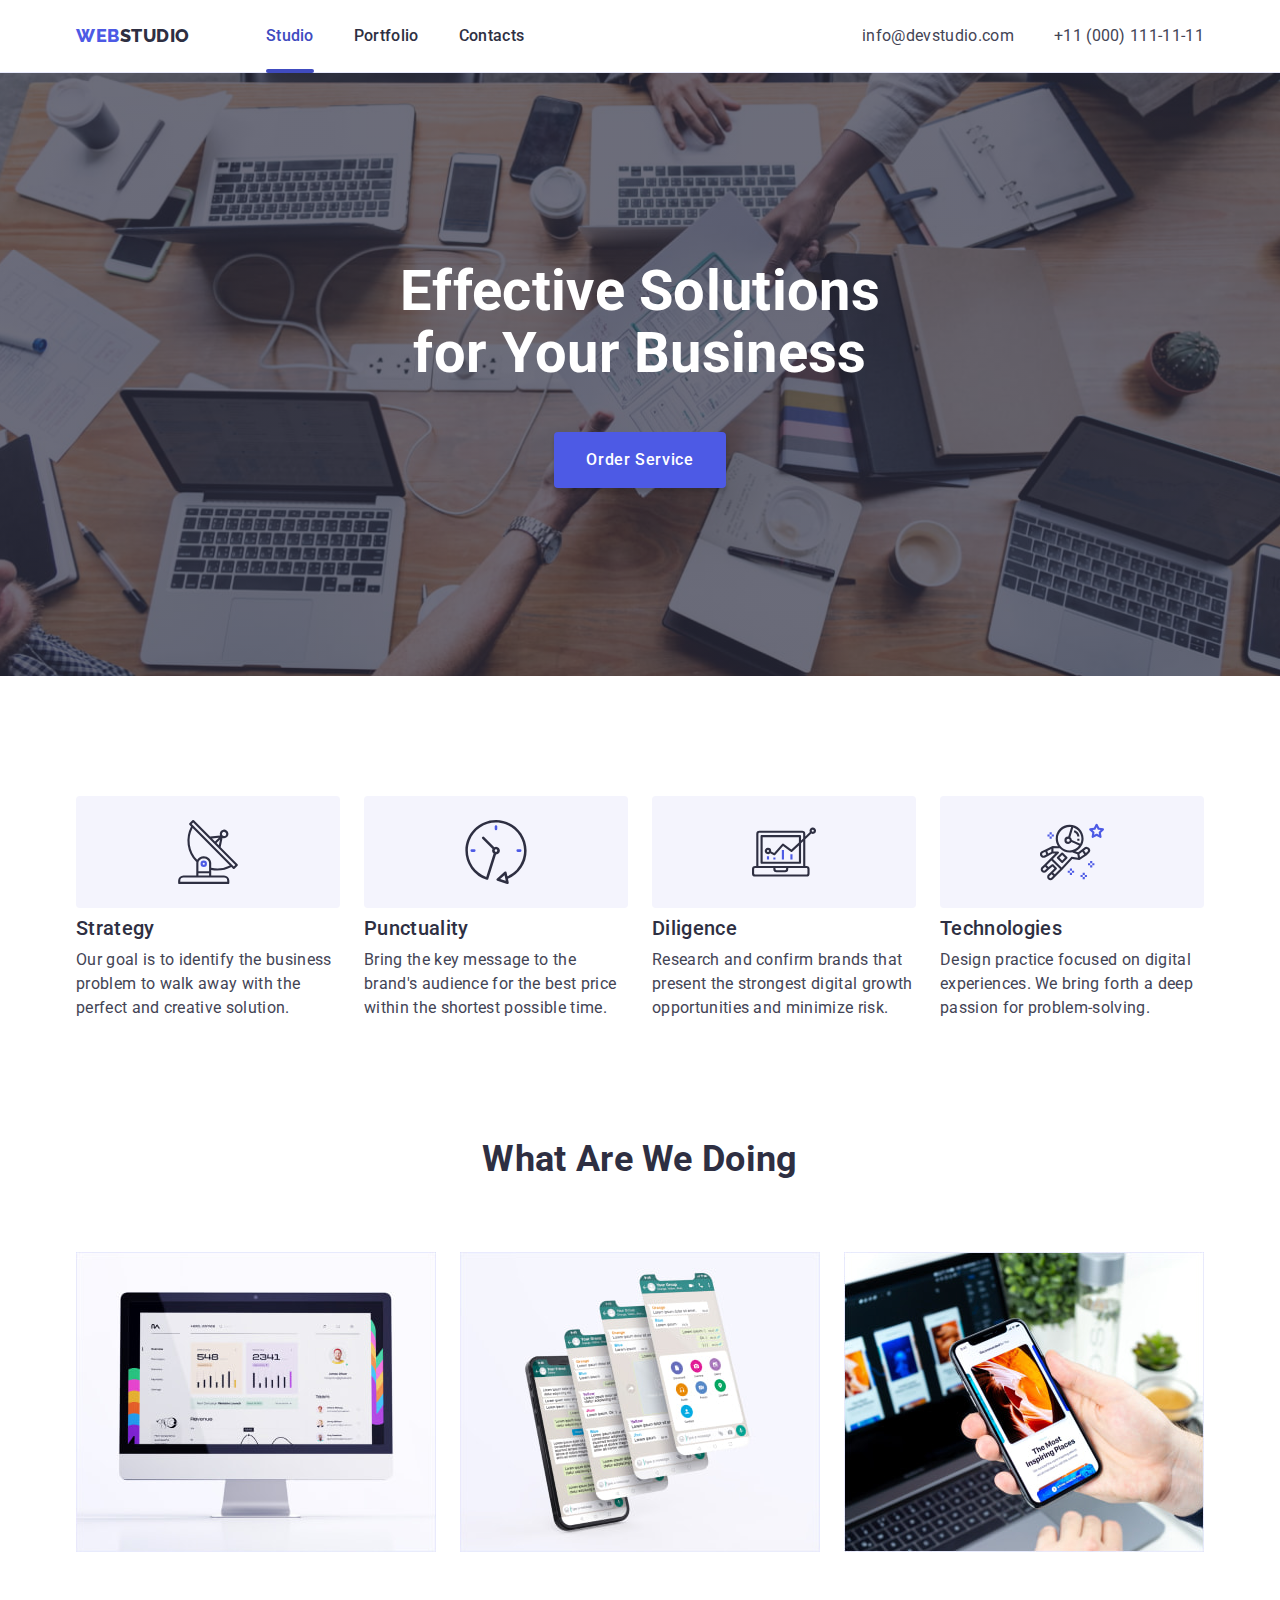
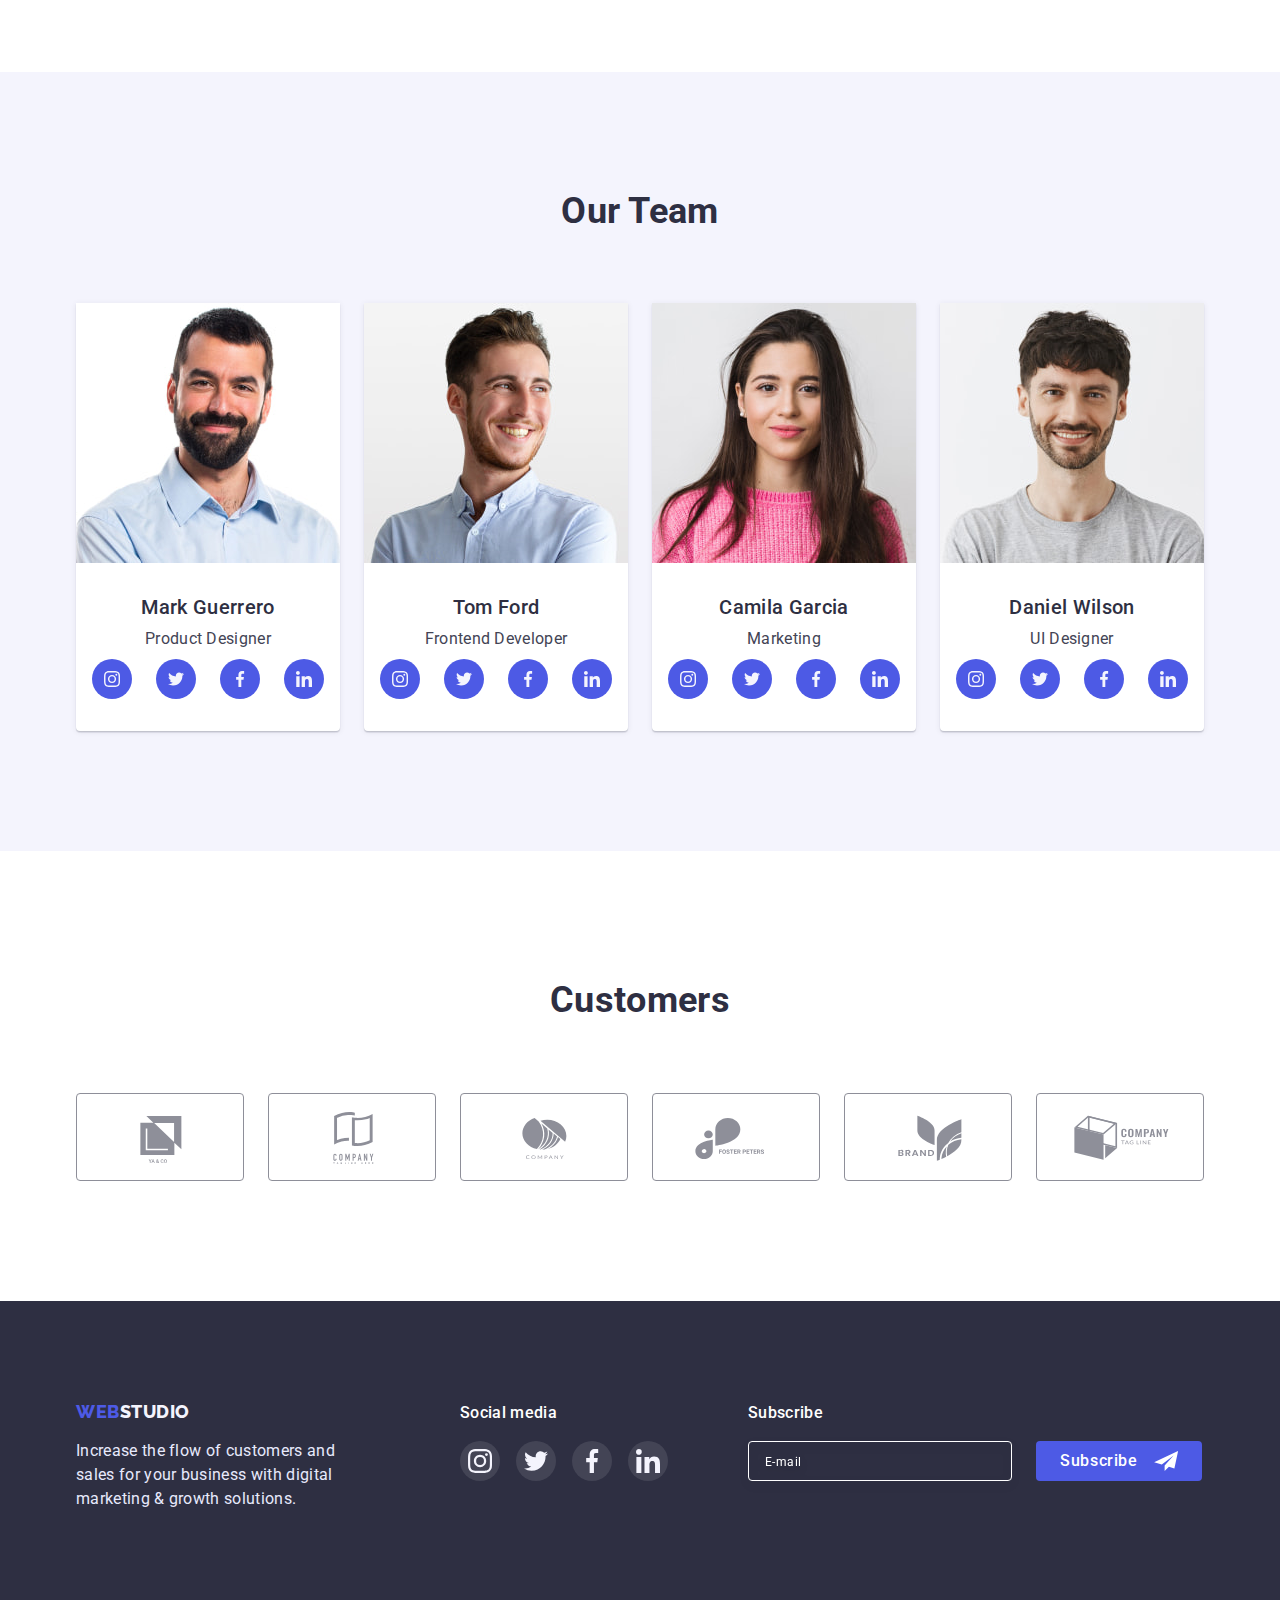
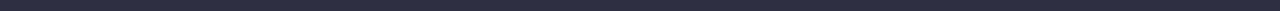
==== index.html @ e07aa834 "Initial commit" ====
<!DOCTYPE html>
<html lang="en">
  <head>
    <meta charset="UTF-8" />
    <meta http-equiv="X-UA-Compatible" content="IE=edge" />
    <meta name="viewport" content="width=device-width, initial-scale=1.0" />
    <title>WebStudio</title>
    <link rel="preconnect" href="https://fonts.googleapis.com" />
    <link rel="preconnect" href="https://fonts.gstatic.com" crossorigin />
    <link
      href="https://fonts.googleapis.com/css2?family=Raleway:wght@800&family=Roboto:wght@400;500;700;900&display=swap"
      rel="stylesheet"
    />
    <link
      rel="stylesheet"
      href="https://cdnjs.cloudflare.com/ajax/libs/modern-normalize/1.1.0/modern-normalize.min.css"
    />
    <link rel="stylesheet" href="./css/styles.css" />
  </head>
  <body>
    <!-- Site header -->
    <header class="header">
      <div class="container main-nav">
        <nav class="site-nav">
          <a href="./index.html" class="logo link"
            ><span class="logo-accent">Web</span>Studio</a
          >

          <ul class="site-nav-list list">
            <li class="site-nav-item">
              <a href="./index.html" class="site-nav-link link current"
                >Studio</a
              >
            </li>
            <li class="site-nav-item">
              <a href="./portfolio.html" class="site-nav-link link"
                >Portfolio</a
              >
            </li>
            <li class="site-nav-item">
              <a href="" class="site-nav-link link">Contacts</a>
            </li>
          </ul>
        </nav>
        <address class="contacts">
          <ul class="contacts-list list">
            <li class="contacts-item">
              <a href="mailto:info@devstudio.com" class="contacts-link link"
                >info@devstudio.com</a
              >
            </li>
            <li class="contacts-item">
              <a href="tel:+110001111111" class="contacts-link link"
                >+11 (000) 111-11-11</a
              >
            </li>
          </ul>
        </address>
      </div>
    </header>
    <main>
      <!-- Hero -->
      <section class="hero">
        <div class="container">
          <h1 class="hero-title">Effective Solutions for Your Business</h1>
          <button type="button" class="main-button" data-modal-open>
            Order Service
          </button>
        </div>
      </section>
      <!-- Principles -->
      <section class="section principles">
        <div class="container">
          <h2 class="visually-hidden">Principles of our company</h2>
          <ul class="principles-list list">
            <li class="principles-item icon-antenna">
              <h3 class="title">Strategy</h3>
              <p>
                Our goal is to identify the business problem to walk away with
                the perfect and creative solution.
              </p>
            </li>
            <li class="principles-item icon-clock">
              <h3 class="title">Punctuality</h3>
              <p>
                Bring the key message to the brand's audience for the best price
                within the shortest possible time.
              </p>
            </li>
            <li class="principles-item icon-diagram">
              <h3 class="title">Diligence</h3>
              <p>
                Research and confirm brands that present the strongest digital
                growth opportunities and minimize risk.
              </p>
            </li>
            <li class="principles-item icon-astronaut">
              <h3 class="title">Technologies</h3>
              <p>
                Design practice focused on digital experiences. We bring forth a
                deep passion for problem-solving.
              </p>
            </li>
          </ul>
        </div>
      </section>
      <!-- Services -->
      <section class="section services">
        <div class="container">
          <h2 class="section-title">What are we doing</h2>
          <ul class="services-list list">
            <li class="services-item">
              <img
                src="./images/services/img-1.jpg"
                alt="Computer monitor"
                width="360"
              />
            </li>
            <li class="services-item">
              <img
                src="./images/services/img-2.jpg"
                alt="Phone and phone interface set"
                width="360"
              />
            </li>
            <li class="services-item">
              <img
                src="./images/services/img-3.jpg"
                alt="Hands holding a phone on the background of a laptop"
                width="360"
              />
            </li>
          </ul>
        </div>
      </section>
      <!-- Team -->
      <section class="section team">
        <div class="container">
          <h2 class="section-title">Our Team</h2>
          <ul class="team-list list">
            <li class="team-item">
              <img
                src="./images/team/img-1.jpg"
                alt="Team member Mark Guerrero"
                width="264"
              />
              <div class="team-content">
                <h3 class="title">Mark Guerrero</h3>
                <p class="team-description">Product Designer</p>
                <ul class="team-list-icon list">
                  <li class="team-item-icon">
                    <a href="" class="team-link-icon link">
                      <svg class="team-icon">
                        <use
                          href="./images/symbol-defs.svg#icon-instagram"
                        ></use>
                      </svg>
                    </a>
                  </li>
                  <li class="team-item-icon">
                    <a href="" class="team-link-icon link">
                      <svg class="team-icon">
                        <use href="./images/symbol-defs.svg#icon-twitter"></use>
                      </svg>
                    </a>
                  </li>
                  <li class="team-item-icon">
                    <a href="" class="team-link-icon link">
                      <svg class="team-icon">
                        <use
                          href="./images/symbol-defs.svg#icon-facebook"
                        ></use>
                      </svg>
                    </a>
                  </li>
                  <li class="team-item-icon">
                    <a href="" class="team-link-icon link">
                      <svg class="team-icon">
                        <use
                          href="./images/symbol-defs.svg#icon-linkedin"
                        ></use>
                      </svg>
                    </a>
                  </li>
                </ul>
              </div>
            </li>
            <li class="team-item">
              <img
                src="./images/team/img-2.jpg"
                alt="Team member Tom Ford"
                width="264"
              />
              <div class="team-content">
                <h3 class="title">Tom Ford</h3>
                <p class="team-description">Frontend Developer</p>
                <ul class="team-list-icon list">
                  <li class="team-item-icon">
                    <a href="" class="team-link-icon link">
                      <svg class="team-icon">
                        <use
                          href="./images/symbol-defs.svg#icon-instagram"
                        ></use>
                      </svg>
                    </a>
                  </li>
                  <li class="team-item-icon">
                    <a href="" class="team-link-icon link">
                      <svg class="team-icon">
                        <use href="./images/symbol-defs.svg#icon-twitter"></use>
                      </svg>
                    </a>
                  </li>
                  <li class="team-item-icon">
                    <a href="" class="team-link-icon link">
                      <svg class="team-icon">
                        <use
                          href="./images/symbol-defs.svg#icon-facebook"
                        ></use>
                      </svg>
                    </a>
                  </li>
                  <li class="team-item-icon">
                    <a href="" class="team-link-icon link">
                      <svg class="team-icon">
                        <use
                          href="./images/symbol-defs.svg#icon-linkedin"
                        ></use>
                      </svg>
                    </a>
                  </li>
                </ul>
              </div>
            </li>
            <li class="team-item">
              <img
                src="./images/team/img-3.jpg"
                alt="Team member Camila Garcia"
                width="264"
              />
              <div class="team-content">
                <h3 class="title">Camila Garcia</h3>
                <p class="team-description">Marketing</p>
                <ul class="team-list-icon list">
                  <li class="team-item-icon">
                    <a href="" class="team-link-icon link">
                      <svg class="team-icon">
                        <use
                          href="./images/symbol-defs.svg#icon-instagram"
                        ></use>
                      </svg>
                    </a>
                  </li>
                  <li class="team-item-icon">
                    <a href="" class="team-link-icon link">
                      <svg class="team-icon">
                        <use href="./images/symbol-defs.svg#icon-twitter"></use>
                      </svg>
                    </a>
                  </li>
                  <li class="team-item-icon">
                    <a href="" class="team-link-icon link">
                      <svg class="team-icon">
                        <use
                          href="./images/symbol-defs.svg#icon-facebook"
                        ></use>
                      </svg>
                    </a>
                  </li>
                  <li class="team-item-icon">
                    <a href="" class="team-link-icon link">
                      <svg class="team-icon">
                        <use
                          href="./images/symbol-defs.svg#icon-linkedin"
                        ></use>
                      </svg>
                    </a>
                  </li>
                </ul>
              </div>
            </li>
            <li class="team-item">
              <img
                src="./images/team/img-4.jpg"
                alt="Team member Daniel Wilson"
                width="264"
              />
              <div class="team-content">
                <h3 class="title">Daniel Wilson</h3>
                <p class="team-description">UI Designer</p>
                <ul class="team-list-icon list">
                  <li class="team-item-icon">
                    <a href="" class="team-link-icon link">
                      <svg class="team-icon">
                        <use
                          href="./images/symbol-defs.svg#icon-instagram"
                        ></use>
                      </svg>
                    </a>
                  </li>
                  <li class="team-item-icon">
                    <a href="" class="team-link-icon link">
                      <svg class="team-icon">
                        <use href="./images/symbol-defs.svg#icon-twitter"></use>
                      </svg>
                    </a>
                  </li>
                  <li class="team-item-icon">
                    <a href="" class="team-link-icon link">
                      <svg class="team-icon">
                        <use
                          href="./images/symbol-defs.svg#icon-facebook"
                        ></use>
                      </svg>
                    </a>
                  </li>
                  <li class="team-item-icon">
                    <a href="" class="team-link-icon link">
                      <svg class="team-icon">
                        <use
                          href="./images/symbol-defs.svg#icon-linkedin"
                        ></use>
                      </svg>
                    </a>
                  </li>
                </ul>
              </div>
            </li>
          </ul>
        </div>
      </section>
      <!-- Customers -->
      <section class="section customers">
        <div class="container">
          <h2 class="section-title">Customers</h2>
          <ul class="customers-list list">
            <li class="customers-item">
              <a href="" class="customers-link link">
                <svg class="customers-icon">
                  <use href="./images/symbol-defs.svg#icon-client-1"></use>
                </svg>
              </a>
            </li>
            <li class="customers-item">
              <a href="" class="customers-link link">
                <svg class="customers-icon">
                  <use href="./images/symbol-defs.svg#icon-client-2"></use>
                </svg>
              </a>
            </li>
            <li class="customers-item">
              <a href="" class="customers-link link">
                <svg class="customers-icon">
                  <use href="./images/symbol-defs.svg#icon-client-3"></use>
                </svg>
              </a>
            </li>
            <li class="customers-item">
              <a href="" class="customers-link link">
                <svg class="customers-icon">
                  <use href="./images/symbol-defs.svg#icon-client-4"></use>
                </svg>
              </a>
            </li>
            <li class="customers-item">
              <a href="" class="customers-link link">
                <svg class="customers-icon">
                  <use href="./images/symbol-defs.svg#icon-client-5"></use>
                </svg>
              </a>
            </li>
            <li class="customers-item">
              <a href="" class="customers-link link">
                <svg class="customers-icon">
                  <use href="./images/symbol-defs.svg#icon-client-6"></use>
                </svg>
              </a>
            </li>
          </ul>
        </div>
      </section>
    </main>
    <!-- Footer -->
    <footer class="footer">
      <div class="container footer-container">
        <div class="footer-content">
          <a href="./index.html" class="footer-logo link"
            ><span class="logo-accent">Web</span>Studio</a
          >
          <p class="footer-description">
            Increase the flow of customers and sales for your business with
            digital marketing & growth solutions.
          </p>
        </div>
        <div class="footer-social">
          <p class="footer-description-icon">Social media</p>
          <ul class="footer-list-icon list">
            <li class="footer-item-icon">
              <a href="" class="footer-link-icon link">
                <svg class="footer-icon">
                  <use href="./images/symbol-defs.svg#icon-instagram"></use>
                </svg>
              </a>
            </li>
            <li class="footer-item-icon">
              <a href="" class="footer-link-icon link">
                <svg class="footer-icon">
                  <use href="./images/symbol-defs.svg#icon-twitter"></use>
                </svg>
              </a>
            </li>
            <li class="footer-item-icon">
              <a href="" class="footer-link-icon link">
                <svg class="footer-icon">
                  <use href="./images/symbol-defs.svg#icon-facebook"></use>
                </svg>
              </a>
            </li>
            <li class="footer-item-icon">
              <a href="" class="footer-link-icon link">
                <svg class="footer-icon">
                  <use href="./images/symbol-defs.svg#icon-linkedin"></use>
                </svg>
              </a>
            </li>
          </ul>
        </div>
        <form class="footer-form">
          <label for="footer-form-email" class="footer-form-label"
            >Subscribe</label
          >
          <div class="footer-form-thumb">
            <input
              type="email"
              class="footer-form-input"
              name="email"
              id="footer-form-email"
              placeholder="E-mail"
            />
            <button type="submit" class="main-button footer-form-button">
              Subscribe
              <svg class="footer-form-icon">
                <use href="./images/symbol-defs.svg#icon-send"></use>
              </svg>
            </button>
          </div>
        </form>
      </div>
    </footer>
    <div class="backdrop is-hidden" data-modal>
      <div class="modal">
        <button class="modal-button" data-modal-close>
          <svg class="modal-button-icon">
            <use href="./images/symbol-defs.svg#icon-close"></use>
          </svg>
        </button>
        <p class="modal-description">
          Leave your contacts and we will call you back
        </p>
        <form class="modal-form form">
          <label for="name" class="form-label">Name</label>
          <div class="input-wrap">
            <input type="text" class="form-input" name="name" id="name" />
            <svg class="form-icon icon-name">
              <use href="./images/symbol-defs.svg#icon-name"></use>
            </svg>
          </div>
          <label for="phone" class="form-label">Phone</label>
          <div class="input-wrap">
            <input type="tel" class="form-input" name="phone" id="phone" />
            <svg class="form-icon icon-phone">
              <use href="./images/symbol-defs.svg#icon-phone"></use>
            </svg>
          </div>
          <label for="email" class="form-label">Email</label>
          <div class="input-wrap">
            <input type="email" class="form-input" name="email" id="email" />
            <svg class="form-icon icon-email">
              <use href="./images/symbol-defs.svg#icon-email"></use>
            </svg>
          </div>
          <label for="comment" class="form-label">Comment</label>
          <textarea
            name="comment"
            id="comment"
            class="form-textarea"
            placeholder="Text input"
          ></textarea>
          <input
            type="checkbox"
            id="policy"
            name="policy"
            class="form-input-checkbox visually-hidden"
          />
          <label for="policy" class="form-label-checkbox">
            <span>
              <svg class="form-checkbox-icon">
                <use href="./images/symbol-defs.svg#icon-check"></use>
              </svg>
            </span>
            I accept the terms and conditions of the
            <a href="" class="form-link-checkbox">Privacy Policy</a></label
          >
          <button type="submit" class="main-button main-button-form">
            Send
          </button>
        </form>
      </div>
    </div>

    <script src="./js/modal.js"></script>
  </body>
</html>
---- css/styles.css ----
:root {
    --primary-text-color: #434455;
    --title-text-color: #2E2F42;
    --brand-color: #4D5AE5;
    --active-color: #404BBF;
    --active-accent-color: #31D0AA;
    --accent-color: #E7E9FC;
    --primary-white-color: #FFFFFF;
    --light-color: #F4F4FD;
    --dark-background-color: #2E2F42;
    --box-color: #8E8F99;
    --transition-timing-function: cubic-bezier(0.4, 0, 0.2, 1);
}

body {
    background-color: var(--primary-white-color);
    color: var(--primary-text-color);
    font-family: 'Roboto',
        sans-serif;
    font-size: 16px;
    line-height: 1.5;
    letter-spacing: 0.02em;
}

.list {
    padding: 0;
    margin: 0;

    list-style: none;
}

.link {
    text-decoration: none;
}

img {
    display: block;
    max-width: 100%;
    height: auto;
}

h1,
h2,
h3,
h4,
h5,
h6,
p {
    margin: 0;
}

.container {
    max-width: 1158px;
    padding-left: 15px;
    padding-right: 15px;
    margin: 0 auto;
}

.main-button {
    padding: 16px 32px;
    border: 0;
    border-radius: 4px;

    background-color: var(--brand-color);
    color: var(--primary-white-color);
    font-family: 'Roboto', sans-serif;
    font-weight: 500;
    font-size: 16px;
    line-height: 1.5;
    letter-spacing: 0.04em;
    text-align: center;

    cursor: pointer;
    box-shadow: 0px 4px 4px rgba(0, 0, 0, 0.15);

    transition-property: background-color;
    transition-duration: 250ms;
    transition-timing-function: var(--transition-timing-function);
}

.main-button:hover,
.main-button:focus {
    background-color: var(--active-color);
}

.visually-hidden {
    position: absolute;
    top: -150%;
    z-index: -100;
    width: 0;
    height: 0;
    opacity: 0;
    visibility: hidden;
    user-select: none;
    pointer-events: none;
    cursor: none;
    margin: 0;
    padding: 0;
    overflow: hidden;
    border: none;
    outline: none;
    white-space: nowrap;
}

/* Header */

.header {
    border-bottom: 1px solid var(--accent-color);
}

/* Logo */

.logo {
    display: block;
    padding-top: 24px;
    padding-bottom: 24px;

    color: var(--title-text-color);
    font-family: 'Raleway', sans-serif;
    font-weight: 800;
    font-size: 18px;
    line-height: 1.3;
    letter-spacing: 0.03em;
    text-transform: uppercase;
}

.logo-accent {
    color: var(--brand-color);
}

/* Site Nav */

.main-nav {
    display: flex;

    align-items: center;
}

.site-nav {
    display: flex;

    align-items: center;
}

.site-nav-list {
    display: flex;
    margin-left: 76px;
    gap: 40px;
}

.site-nav-link {
    position: relative;
    display: block;
    padding: 24px 0;

    color: var(--title-text-color);
    font-weight: 500;

    transition-property: color;
    transition-duration: 250ms;
    transition-timing-function: var(--transition-timing-function);
}

.site-nav-link:hover,
.site-nav-link:focus {
    color: var(--active-color)
}

.current {
    color: var(--active-color);
}

.current::after {
    position: absolute;
    display: block;
    content: "";
    height: 4px;
    width: 100%;
    bottom: -1px;
    left: 0;
    border-radius: 2px;

    background: var(--active-color);

}

/* Contacts */

.contacts {
    display: flex;
    margin-left: auto;
    align-items: center;
}

.contacts-list {
    display: flex;
    gap: 40px;
}

.contacts-link {
    display: block;
    padding-top: 24px;
    padding-bottom: 24px;

    color: var(--primary-text-color);
    font-style: normal;

    transition-property: color;
    transition-duration: 250ms;
    transition-timing-function: var(--transition-timing-function);
}

.contacts-link:hover,
.contacts-link:focus {
    color: var(--active-color);
}

/* Hero */

.hero {
    max-width: 1440px;
    padding-bottom: 188px;
    padding-top: 188px;
    margin-left: auto;
    margin-right: auto;

    background-image: linear-gradient(rgba(46, 47, 66, 0.7), rgba(46, 47, 66, 0.7)), url(../images/hero/people-office.jpg);
    background-repeat: no-repeat;
    background-position: center;
    background-size: cover;
    background-color: var(--dark-background-color);
    text-align: center;
}

.hero-title {
    max-width: 496px;
    margin-bottom: 48px;
    margin-right: auto;
    margin-left: auto;

    color: var(--primary-white-color);
    font-weight: 700;
    font-size: 56px;
    line-height: 1.1;
    text-align: center;

}

/* Section */

.section {
    padding-top: 120px;
    padding-bottom: 120px;
}

.section-title {
    margin-bottom: 72px;

    color: var(--title-text-color);
    font-weight: 700;
    font-size: 36px;
    line-height: 1.1;
    text-transform: capitalize;
    text-align: center;
}

.principles-list .title,
.team-list .title,
.works-list .title {
    margin-bottom: 8px;

    color: var(--title-text-color);
    font-weight: 500;
    font-size: 20px;
    line-height: 1.2;
}

/* Principle section */

.principles-list {
    display: flex;
    gap: 24px;
}

.principles-item {
    width: calc((100% - 72px) / 4);
}

.principles-item::before {
    display: block;
    content: "";
    height: 112px;
    max-width: 264px;
    margin-bottom: 8px;
    background-size: 64px;
    background-repeat: no-repeat;
    background-position: center;
    background-color: var(--light-color);
    border-radius: 4px;
}

.icon-antenna::before {
    background-image: url(../images/principles/antenna.svg);
}

.icon-clock::before {
    background-image: url(../images/principles/clock.svg);
}

.icon-diagram::before {
    background-image: url(../images/principles/diagram.svg);
}

.icon-astronaut::before {
    background-image: url(../images/principles/astronaut.svg);
}

/* Services section */

.services {
    padding-top: 0;
}

.services-list {
    display: flex;
    gap: 24px;
}

.services-item {
    width: calc((100% - 48px) / 3);
}

/* Team section */

.team {
    background-color: var(--light-color);
}

.team-list {
    display: flex;
    gap: 24px;
}

.team-item {
    width: calc((100% - 72px) / 4);
    border-radius: 0px 0px 4px 4px;

    background-color: var(--primary-white-color);
    text-align: center;

    box-shadow: 0px 1px 6px rgba(46, 47, 66, 0.08), 0px 1px 1px rgba(46, 47, 66, 0.16), 0px 2px 1px rgba(46, 47, 66, 0.08);
}

.team-content {
    padding: 32px 16px;
}

.team-description {
    margin-bottom: 8px;
}

.team-list-icon {
    display: flex;
    gap: 24px;
}

.team-item-icon {
    width: 40px;
    height: 40px;
}

.team-link-icon {
    display: flex;
    background-color: var(--brand-color);
    width: 100%;
    height: 100%;
    border-radius: 50%;
    align-items: center;
    justify-content: center;

    transition-property: background-color;
    transition-duration: 250ms;
    transition-timing-function: var(--transition-timing-function);
}

.team-link-icon:hover,
.team-link-icon:focus {
    background-color: var(--active-color);
}

.team-icon {
    width: 16px;
    height: 16px;
    fill: var(--light-color);
}

/* Customers section */

.customers {
    padding-top: 130px;
}

.customers-list {
    display: flex;
    gap: 24px;
}

.customers-item {
    width: calc((100% - 120px) / 6);
    height: 88px;
}

.customers-link {
    display: flex;
    width: 100%;
    height: 100%;
    border: 1px solid var(--box-color);
    border-radius: 4px;
    align-items: center;
    justify-content: center;
    color: var(--box-color);

    transition-property: color, border-color;
    transition-duration: 250ms;
    transition-timing-function: var(--transition-timing-function);
}

.customers-link:hover,
.customers-link:focus {
    color: var(--active-color);
    border-color: var(--active-color);
}

.customers-icon {
    width: 104px;
    height: 56px;
    fill: currentColor;
}

/* Works section */

.works {
    padding-top: 96px;
}

.filter {
    display: flex;
    justify-content: center;
    margin-bottom: 72px;
    gap: 24px;
}

.filter-button {
    padding: 12px 24px;
    border: 1px solid #E7E9FC;
    border-radius: 4px;

    background-color: var(--light-color);
    color: var(--brand-color);
    font-family: 'Roboto', sans-serif;
    font-weight: 500;
    font-size: 16px;
    line-height: 1.5;
    letter-spacing: 0.04em;
    text-align: center;

    cursor: pointer;

    transition-property: border-color, background-color, color, box-shadow;
    transition-duration: 250ms;
    transition-timing-function: var(--transition-timing-function);
}

.filter-button:hover,
.filter-button:focus {
    border-color: var(--active-color);
    background-color: var(--active-color);
    color: var(--primary-white-color);
    box-shadow: 0px 3px 1px rgba(0, 0, 0, 0.1), 0px 2px 1px rgba(0, 0, 0, 0.08), 0px 2px 2px rgba(0, 0, 0, 0.12);
}

.works-list {
    display: flex;
    flex-wrap: wrap;
    column-gap: 24px;
    row-gap: 48px;
}

.works-item {
    width: calc((100% - 48px) / 3);

    background-color: var(--primary-white-color);
}

.works-link {
    display: block;
    width: 100%;
    height: 100%;
}

.works-wrap {
    position: relative;
    overflow: hidden;
}

.works-description-overlay {
    position: absolute;
    left: 0;
    top: 0;
    width: 100%;
    height: 100%;
    padding: 40px 32px 164px;


    color: var(--light-color);
    background-color: var(--brand-color);

    transform: translateY(100%);
    transition-property: transform;
    transition-duration: 250ms;
    transition-timing-function: var(--transition-timing-function);
    overflow: auto;
}

.works-link:hover .works-description-overlay,
.works-link:focus .works-description-overlay {
    transform: translateY(0);
}

.works-card {
    padding: 32px 0 32px 16px;
    border: 1px solid var(--accent-color);
    border-top: 0;

    transition-property: box-shadow;
    transition-duration: 250ms;
    transition-timing-function: var(--transition-timing-function);
}

.works-description {
    color: var(--primary-text-color);
}

.works-link:hover .works-card,
.works-link:focus .works-card {
    box-shadow: 0px 1px 6px rgba(46, 47, 66, 0.08),
        0px 1px 1px rgba(46, 47, 66, 0.16),
        0px 2px 1px rgba(46, 47, 66, 0.08);
}

/* Footer */

.footer {
    padding-top: 100px;
    padding-bottom: 100px;

    background-color: var(--dark-background-color);
}

.footer-container {
    display: flex;
    align-items: baseline;
}

.footer-content {
    max-width: 264px;
    margin-right: 120px;
}

.footer-logo {
    display: block;
    margin-bottom: 16px;

    color: var(--light-color);
    font-family: 'Raleway', sans-serif;
    font-weight: 800;
    font-size: 18px;
    line-height: 1.16;
    letter-spacing: 0.03em;
    text-transform: uppercase;
}

.footer-description {
    color: var(--accent-color);
}

.footer-social {
    max-width: 208px;
    margin-right: 80px;
}

.footer-description-icon {
    margin-bottom: 16px;

    color: var(--primary-white-color);
    font-family: 'Roboto', sans-serif;
    font-weight: 500;
}

.footer-list-icon {
    display: flex;
    gap: 16px;
}

.footer-item-icon {
    width: 40px;
    height: 40px;
}

.footer-link-icon {
    display: flex;
    background-color: rgba(255, 255, 255, 0.1);
    width: 100%;
    height: 100%;
    border-radius: 50%;
    align-items: center;
    justify-content: center;

    transition-property: background-color;
    transition-duration: 250ms;
    transition-timing-function: var(--transition-timing-function);
}

.footer-link-icon:hover,
.footer-link-icon:focus {
    background-color: var(--active-accent-color);
}

.footer-icon {
    width: 24px;
    height: 24px;

    fill: var(--light-color);
}

.footer-form {
    display: flex;
    flex-direction: column;
}

.footer-form-label {
    margin-bottom: 16px;

    font-weight: 500;
    color: var(--primary-white-color);
}

.footer-form-thumb {
    display: flex;
    gap: 24px;
}

.footer-form-input {
    width: 264px;
    height: 40px;
    padding-left: 16px;
    border: 1px solid var(--primary-white-color);
    border-radius: 4px;
    filter: drop-shadow(0px 4px 4px rgba(0, 0, 0, 0.15));

    background-color: transparent;
    color: var(--primary-white-color);
    outline: none;

    transition: border-color;
    transition-duration: 250ms;
    transition-timing-function: var(--transition-timing-function);
}

.footer-form-input::placeholder {
    font-size: 12px;
    line-height: 2;
    letter-spacing: 0.04em;
    color: var(--primary-white-color);

    transition: color;
    transition-duration: 250ms;
    transition-timing-function: var(--transition-timing-function);
}

.footer-form-input:focus {
    border-color: var(--active-color);
}

.footer-form-input:focus::placeholder {
    color: var(--active-color);
}

.footer-form-button {
    display: flex;
    align-items: center;
    gap: 16px;
    padding: 8px 24px;
    box-shadow: none;
}

.footer-form-icon {
    width: 24px;
    height: 20px;

    fill: var(--primary-white-color);
}

/* Modal */

.backdrop {
    position: fixed;

    top: 0;
    left: 0;
    width: 100%;
    height: 100%;

    background: rgba(46, 47, 66, 0.4);

    opacity: 1;
    transition: opacity, visibility;
    transition-duration: 250ms;
    transition-timing-function: var(--transition-timing-function);
}

.backdrop.is-hidden {
    visibility: hidden;
    opacity: 0;
    pointer-events: none;
}

.modal {
    position: absolute;
    top: 50%;
    left: 50%;
    transform: translate(-50%, -50%) scale(1);

    width: 408px;
    min-height: 576px;
    border-radius: 4px;
    padding: 24px;

    background: #FCFCFC;

    box-shadow: 0px 1px 1px rgba(0, 0, 0, 0.14), 0px 1px 3px rgba(0, 0, 0, 0.12), 0px 2px 1px rgba(0, 0, 0, 0.2);
}

.backdrop.is-hidden .modal {
    transform: translate(-50%, -50%) scale(0.9);
}

.modal-button {
    position: relative;
    display: block;
    width: 24px;
    height: 24px;
    border: 1px solid rgba(0, 0, 0, 0.1);
    border-radius: 50%;
    margin-left: auto;
    margin-bottom: 24px;

    background: var(--accent-color);
    color: var(--title-text-color);

    cursor: pointer;

    transition-property: background-color, color;
    transition-duration: 250ms;
    transition-timing-function: var(--transition-timing-function);
}

.modal-button:hover,
.modal-button:focus {
    background-color: var(--active-color);
    color: var(--primary-white-color);
}

.modal-button-icon {
    position: absolute;
    top: 50%;
    left: 50%;
    transform: translate(-50%, -50%);
    width: 8px;
    height: 8px;

    fill: currentColor;
}

.modal-description {
    margin-bottom: 16px;
    text-align: center;

    font-weight: 500;
    font-size: 16px;
    line-height: 1.5;
    color: var(--title-text-color);
}

.modal-form {
    display: flex;
    flex-direction: column;
}

.form-input {
    width: 100%;
    height: 40px;
    padding-left: 38px;
    border: 1px solid var(--dark-background-color);
    border-radius: 4px;

    opacity: 0.2;
    outline: none;

    transition-property: border-color, opacity;
    transition-duration: 250ms;
    transition-timing-function: var(--transition-timing-function);
}

.form-input:focus {
    border-color: var(--active-color);
    opacity: 1;
}

.form-icon {
    position: absolute;
    top: 50%;
    left: 19px;
    transform: translateY(-50%);

    fill: var(--dark-background-color);

    transition-property: fill;
    transition-duration: 250ms;
    transition-timing-function: var(--transition-timing-function);
}

.form-input:focus+.form-icon {
    fill: var(--active-color);
}

.form-input-comment {
    padding-left: 19px;
    height: 120px;
}

.form-label {
    margin-bottom: 4px;

    font-size: 12px;
    line-height: 1.16;
    letter-spacing: 0.04em;
    color: var(--box-color);
}

.input-wrap {
    position: relative;
    margin-bottom: 8px;
}

.icon-name {
    width: 18px;
    height: 24px;
}

.icon-phone {
    width: 18px;
    height: 24px;
}

.icon-email {
    width: 18px;
    height: 24px;
}

.form-textarea {
    display: block;
    width: 100%;
    min-height: 120px;
    padding: 8px 16px;
    margin: 0;
    margin-bottom: 16px;
    border: 1px solid var(--dark-background-color);
    border-radius: 4px;

    opacity: 0.2;
    outline: none;
    resize: none;

    transition-property: border-color, opacity;
    transition-duration: 250ms;
    transition-timing-function: var(--transition-timing-function);
}

.form-textarea::placeholder {
    font-size: 12px;
    line-height: 1.16;
    letter-spacing: 0.04em;
    color: rgba(46, 47, 66, 0.4);

    transition-property: color;
    transition-duration: 250ms;
    transition-timing-function: var(--transition-timing-function);
}

.form-textarea:focus {
    border-color: var(--active-color);
    opacity: 1;
}

.form-textarea:focus::placeholder {
    color: var(--active-color);
    opacity: 0.4;
}

.main-button-form {
    width: 169px;
    align-self: center;
}

.form-label-checkbox {
    margin-bottom: 24px;
    display: flex;
    align-items: center;

    font-size: 12px;
    line-height: 1.16;
    letter-spacing: 0.04em;
    color: var(--box-color);
}

.form-link-checkbox {
    color: var(--brand-color);
    margin-left: 4px;
}

.form-checkbox-icon {
    width: 10px;
    height: 8px;
}

.form-label-checkbox span {
    display: flex;
    align-items: center;
    justify-content: center;
    margin-right: 8px;
    width: 16px;
    height: 16px;
    border-radius: 2px;
    border: 1px solid var(--dark-background-color);

    background-color: transparent;
    fill: transparent;

    transition-property: fill, background-color, border;
    transition-duration: 250ms;
    transition-timing-function: var(--transition-timing-function);
}

.form-input-checkbox:checked+.form-label-checkbox span,
.form-input-checkbox:focus+.form-label-checkbox span {
    border: none;
    fill: var(--light-color);
    background-color: var(--active-color);
}
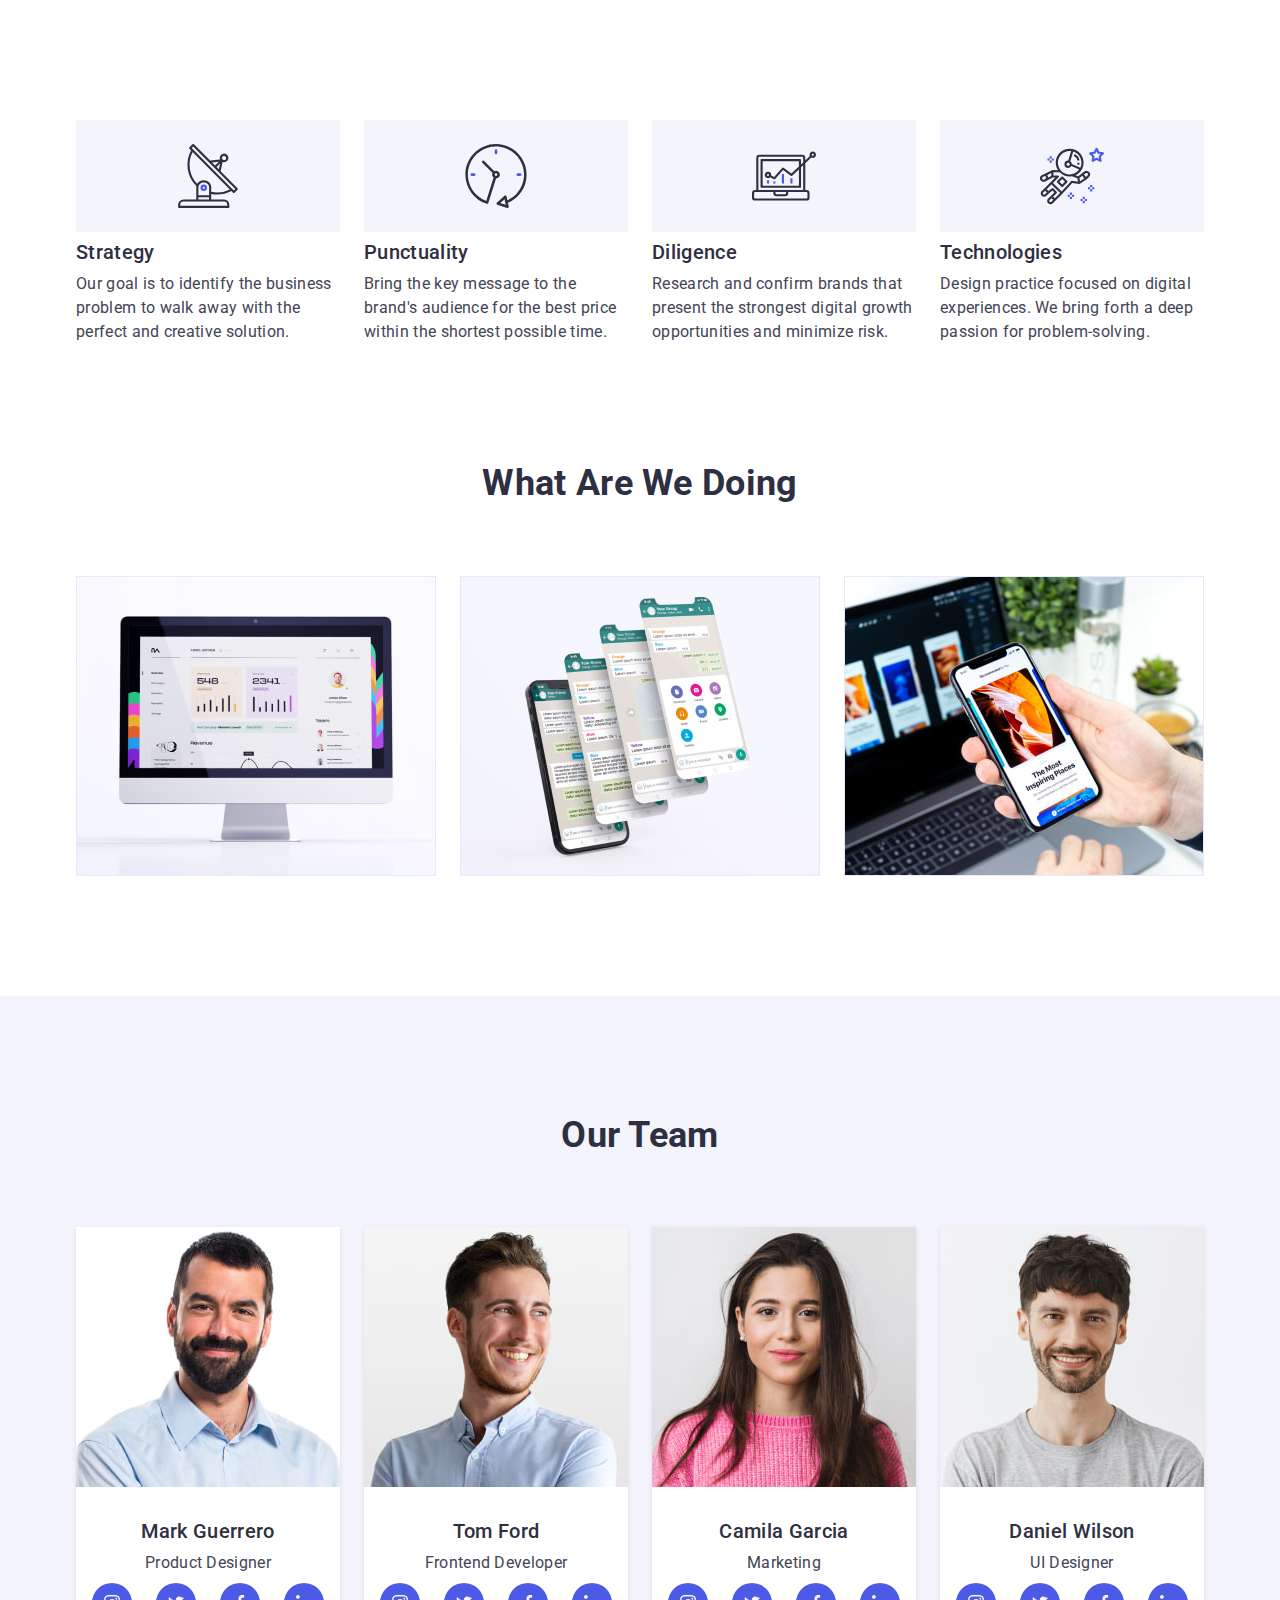
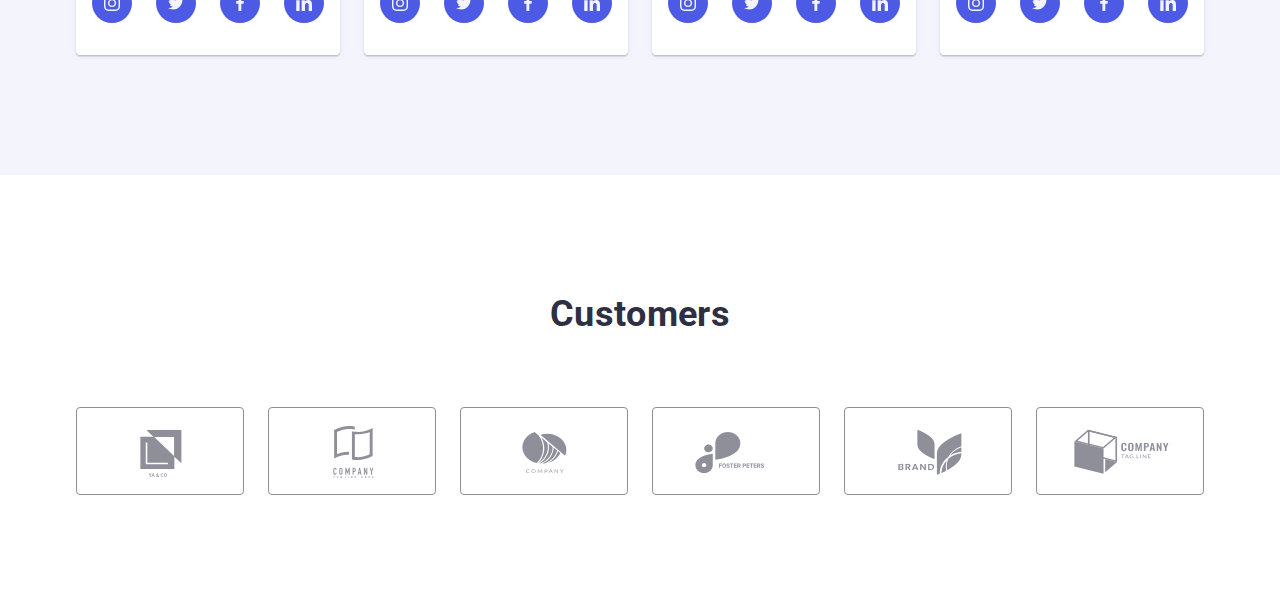
==== commit 544b02ce: "Add adaptive for sections: 2, 3, 4, 5" ====
--- a/index.html
+++ b/index.html
@@ -16,10 +16,13 @@
       href="https://cdnjs.cloudflare.com/ajax/libs/modern-normalize/1.1.0/modern-normalize.min.css"
     />
     <link rel="stylesheet" href="./css/styles.css" />
+    <link rel="stylesheet" href="./css/mobile.css" />
+    <link rel="stylesheet" href="./css/tablet.css" />
+    <link rel="stylesheet" href="./css/desktop.css" />
   </head>
   <body>
     <!-- Site header -->
-    <header class="header">
+    <!-- <header class="header">
       <div class="container main-nav">
         <nav class="site-nav">
           <a href="./index.html" class="logo link"
@@ -57,17 +60,17 @@
           </ul>
         </address>
       </div>
-    </header>
+    </header> -->
     <main>
       <!-- Hero -->
-      <section class="hero">
+      <!-- <section class="hero">
         <div class="container">
           <h1 class="hero-title">Effective Solutions for Your Business</h1>
           <button type="button" class="main-button" data-modal-open>
             Order Service
           </button>
         </div>
-      </section>
+      </section> -->
       <!-- Principles -->
       <section class="section principles">
         <div class="container">
@@ -75,28 +78,28 @@
           <ul class="principles-list list">
             <li class="principles-item icon-antenna">
               <h3 class="title">Strategy</h3>
-              <p>
+              <p class="principles-description">
                 Our goal is to identify the business problem to walk away with
                 the perfect and creative solution.
               </p>
             </li>
             <li class="principles-item icon-clock">
               <h3 class="title">Punctuality</h3>
-              <p>
+              <p class="principles-description">
                 Bring the key message to the brand's audience for the best price
                 within the shortest possible time.
               </p>
             </li>
             <li class="principles-item icon-diagram">
               <h3 class="title">Diligence</h3>
-              <p>
+              <p class="principles-description">
                 Research and confirm brands that present the strongest digital
                 growth opportunities and minimize risk.
               </p>
             </li>
             <li class="principles-item icon-astronaut">
               <h3 class="title">Technologies</h3>
-              <p>
+              <p class="principles-description">
                 Design practice focused on digital experiences. We bring forth a
                 deep passion for problem-solving.
               </p>
@@ -381,7 +384,7 @@
       </section>
     </main>
     <!-- Footer -->
-    <footer class="footer">
+    <!-- <footer class="footer">
       <div class="container footer-container">
         <div class="footer-content">
           <a href="./index.html" class="footer-logo link"
@@ -508,6 +511,6 @@
       </div>
     </div>
 
-    <script src="./js/modal.js"></script>
+    <script src="./js/modal.js"></script> -->
   </body>
 </html>
--- a/css/styles.css
+++ b/css/styles.css
@@ -50,11 +50,13 @@
 }
 
 .container {
-    max-width: 1158px;
-    padding-left: 15px;
-    padding-right: 15px;
+    /* max-width: 1158px; */
+    width: 100%;
+    padding-left: 8px;
+    padding-right: 8px;
     margin: 0 auto;
 }
+
 
 .main-button {
     padding: 16px 32px;
@@ -249,8 +251,8 @@
 /* Section */
 
 .section {
-    padding-top: 120px;
-    padding-bottom: 120px;
+    padding-top: 96px;
+    padding-bottom: 96px;
 }
 
 .section-title {
@@ -264,7 +266,7 @@
     text-align: center;
 }
 
-.principles-list .title,
+/* .principles-list .title, */
 .team-list .title,
 .works-list .title {
     margin-bottom: 8px;
@@ -279,15 +281,32 @@
 
 .principles-list {
     display: flex;
-    gap: 24px;
+    flex-wrap: wrap;
+    gap: 72px;
+    /* gap: 24px; */
+}
+
+.principles-list .title {
+    text-align: center;
+    margin-bottom: 8px;
+
+    color: var(--title-text-color);
+    font-weight: 700;
+    font-size: 36px;
+    line-height: 1.1;
+}
+
+.principles-description {
+    font-weight: 500;
 }
 
 .principles-item {
-    width: calc((100% - 72px) / 4);
+    /* width: calc((100% - 72px) / 4); */
 }
 
 .principles-item::before {
-    display: block;
+    display: none;
+    /* display: block; */
     content: "";
     height: 112px;
     max-width: 264px;
@@ -318,6 +337,7 @@
 /* Services section */
 
 .services {
+    display: none;
     padding-top: 0;
 }
 
@@ -338,11 +358,15 @@
 
 .team-list {
     display: flex;
-    gap: 24px;
+    flex-wrap: wrap;
+    row-gap: 72px;
+    justify-content: center;
+    /* gap: 24px; */
 }
 
 .team-item {
-    width: calc((100% - 72px) / 4);
+    /* width: calc((100% - 72px) / 4); */
+    flex-basis: 264px;
     border-radius: 0px 0px 4px 4px;
 
     background-color: var(--primary-white-color);
@@ -378,15 +402,15 @@
     align-items: center;
     justify-content: center;
 
-    transition-property: background-color;
-    transition-duration: 250ms;
-    transition-timing-function: var(--transition-timing-function);
-}
-
-.team-link-icon:hover,
+    /* transition-property: background-color;
+    transition-duration: 250ms;
+    transition-timing-function: var(--transition-timing-function); */
+}
+
+/* .team-link-icon:hover,
 .team-link-icon:focus {
     background-color: var(--active-color);
-}
+} */
 
 .team-icon {
     width: 16px;
@@ -396,17 +420,25 @@
 
 /* Customers section */
 
-.customers {
-    padding-top: 130px;
-}
-
-.customers-list {
+/* .customers-list {
     display: flex;
     gap: 24px;
 }
 
 .customers-item {
     width: calc((100% - 120px) / 6);
+    height: 88px;
+} */
+
+.customers-list {
+    display: flex;
+    flex-wrap: wrap;
+    row-gap: 72px;
+    column-gap: 16px;
+}
+
+.customers-item {
+    width: calc((100% - 16px) / 2);
     height: 88px;
 }
 
@@ -420,19 +452,19 @@
     justify-content: center;
     color: var(--box-color);
 
-    transition-property: color, border-color;
-    transition-duration: 250ms;
-    transition-timing-function: var(--transition-timing-function);
-}
-
-.customers-link:hover,
+    /* transition-property: color, border-color;
+    transition-duration: 250ms;
+    transition-timing-function: var(--transition-timing-function); */
+}
+
+/* .customers-link:hover,
 .customers-link:focus {
     color: var(--active-color);
     border-color: var(--active-color);
-}
+} */
 
 .customers-icon {
-    width: 104px;
+    width: 110px;
     height: 56px;
     fill: currentColor;
 }
@@ -651,7 +683,7 @@
 }
 
 .footer-form-input {
-    width: 264px;
+    min-width: 264px;
     height: 40px;
     padding-left: 16px;
     border: 1px solid var(--primary-white-color);
@@ -731,7 +763,7 @@
     left: 50%;
     transform: translate(-50%, -50%) scale(1);
 
-    width: 408px;
+    min-width: 408px;
     min-height: 576px;
     border-radius: 4px;
     padding: 24px;
@@ -748,7 +780,7 @@
 .modal-button {
     position: relative;
     display: block;
-    width: 24px;
+    min-width: 24px;
     height: 24px;
     border: 1px solid rgba(0, 0, 0, 0.1);
     border-radius: 50%;
--- a/css/mobile.css
+++ b/css/mobile.css
@@ -0,0 +1,5 @@
+@media screen and (min-width: 480px) {
+    .container {
+        max-width: 412px;
+    }
+}--- a/css/tablet.css
+++ b/css/tablet.css
@@ -0,0 +1,68 @@
+@media screen and (min-width: 768px) {
+    .container {
+        max-width: 760px;
+        padding-left: 12px;
+        padding-right: 12px;
+    }
+
+    .principles-list {
+        column-gap: 24px;
+        row-gap: 72px;
+    }
+
+    .principles-list .title {
+        text-align: left;
+    }
+
+    .principles-item {
+        width: calc((100% - 24px) / 2);
+    }
+
+    .team-list {
+        column-gap: 24px;
+        row-gap: 64px;
+    }
+
+    .team-item {
+        width: calc((100% - 24px) / 2)
+    }
+
+    .team-link-icon {
+        transition-property: background-color;
+        transition-duration: 250ms;
+        transition-timing-function: var(--transition-timing-function);
+    }
+
+    .team-link-icon:hover,
+    .team-link-icon:focus {
+        background-color: var(--active-color);
+    }
+
+    .customers-list {
+        display: flex;
+        column-gap: 24px;
+        justify-content: center;
+    }
+
+    .customers-item {
+        /* width: calc((100% - 48px) / 3); */
+        flex-basis: 168px;
+    }
+
+    .customers-link {
+        transition-property: color, border-color;
+        transition-duration: 250ms;
+        transition-timing-function: var(--transition-timing-function);
+    }
+
+    .customers-link:hover,
+    .customers-link:focus {
+        color: var(--active-color);
+        border-color: var(--active-color);
+    }
+
+    .customers-icon {
+        width: 104px;
+    }
+
+}--- a/css/desktop.css
+++ b/css/desktop.css
@@ -0,0 +1,55 @@
+@media screen and (min-width: 1200px) {
+    .container {
+        max-width: 1158px;
+        padding-left: 15px;
+        padding-right: 15px;
+    }
+
+    .customers,
+    .team,
+    .principles,
+    .services {
+        padding-top: 120px;
+        padding-bottom: 120px;
+    }
+
+    .principles-item {
+        width: calc((100% - 72px) / 4);
+    }
+
+    .principles-list .title {
+        margin-bottom: 8px;
+
+        color: var(--title-text-color);
+        font-weight: 500;
+        font-size: 20px;
+        line-height: 1.2;
+    }
+
+    .principles-description {
+        font-weight: 400;
+    }
+
+    .principles-item::before {
+        display: block;
+    }
+
+    .services {
+        display: block;
+        padding-top: 0;
+    }
+
+    .team-item {
+        width: calc((100% - 72px) / 4)
+    }
+
+    .customers-list {
+        display: flex;
+        gap: 24px;
+    }
+
+    .customers-item {
+        width: calc((100% - 120px) / 6);
+    }
+
+}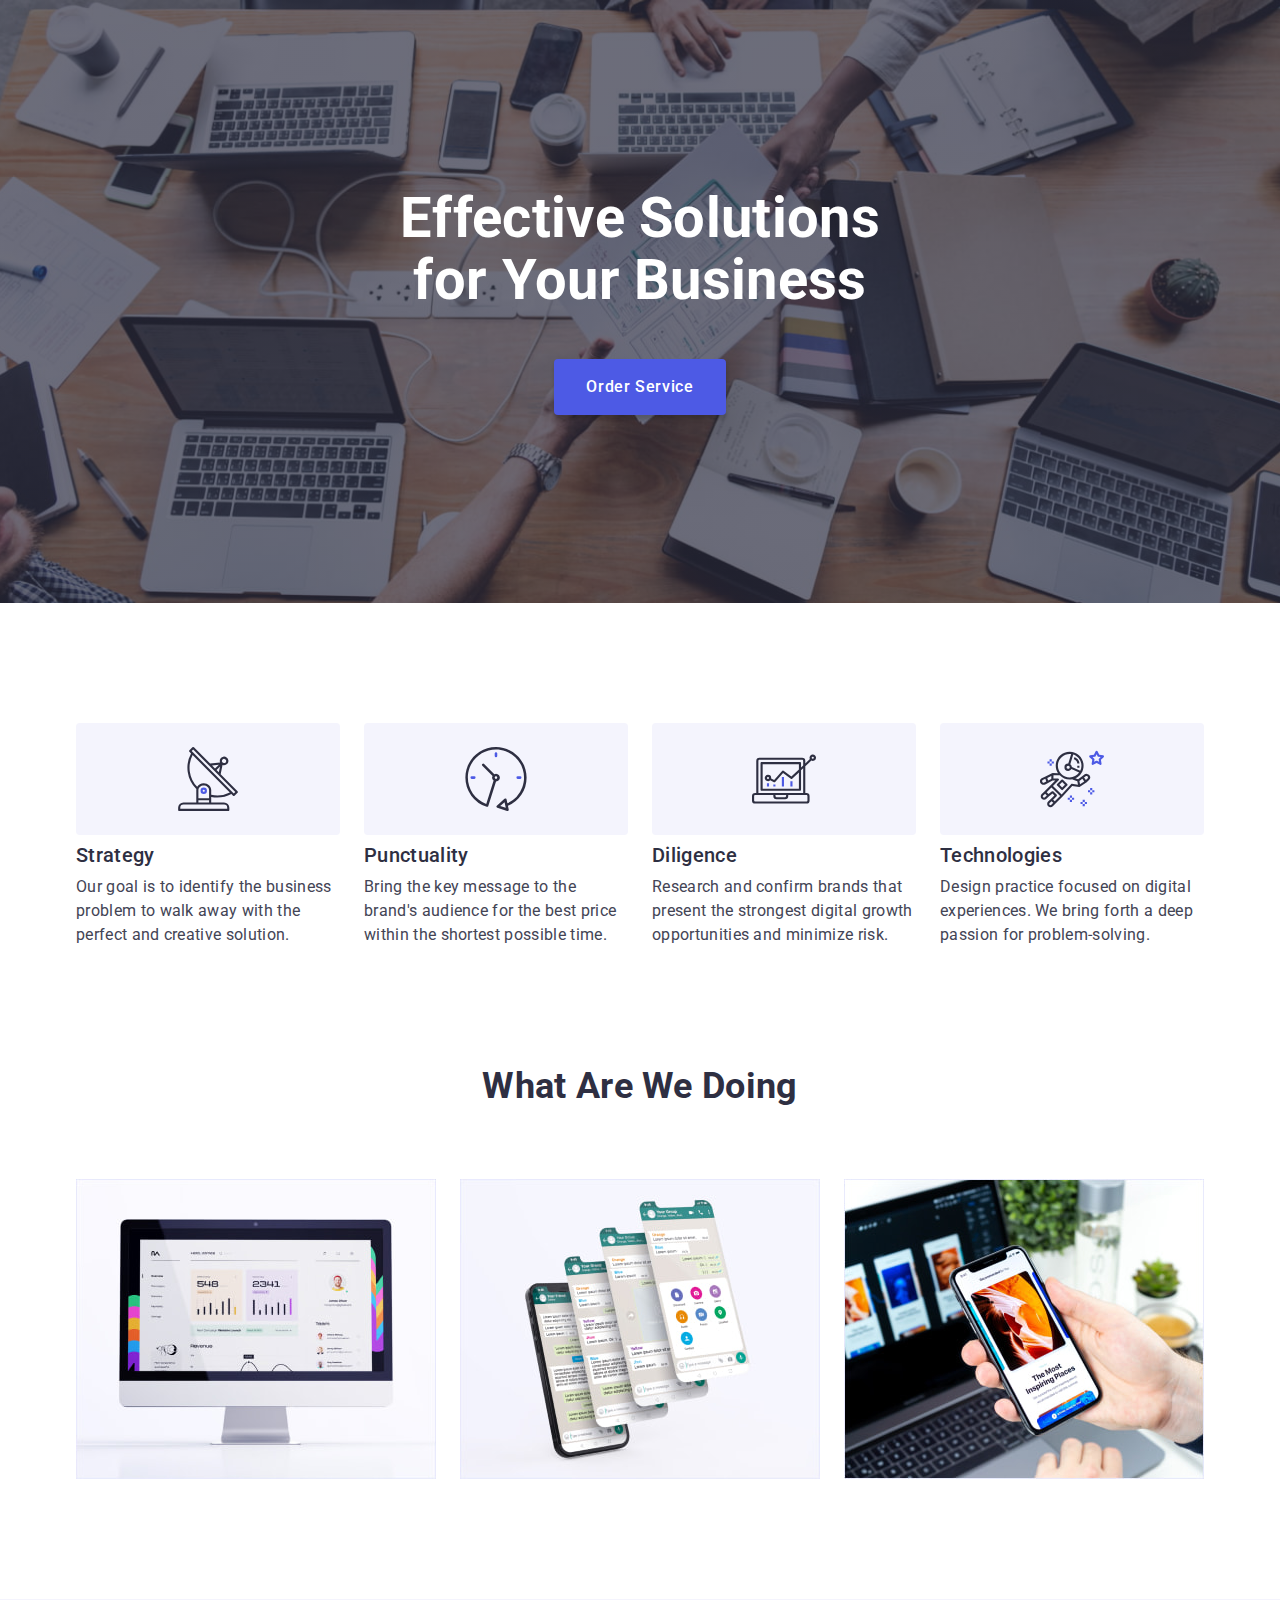
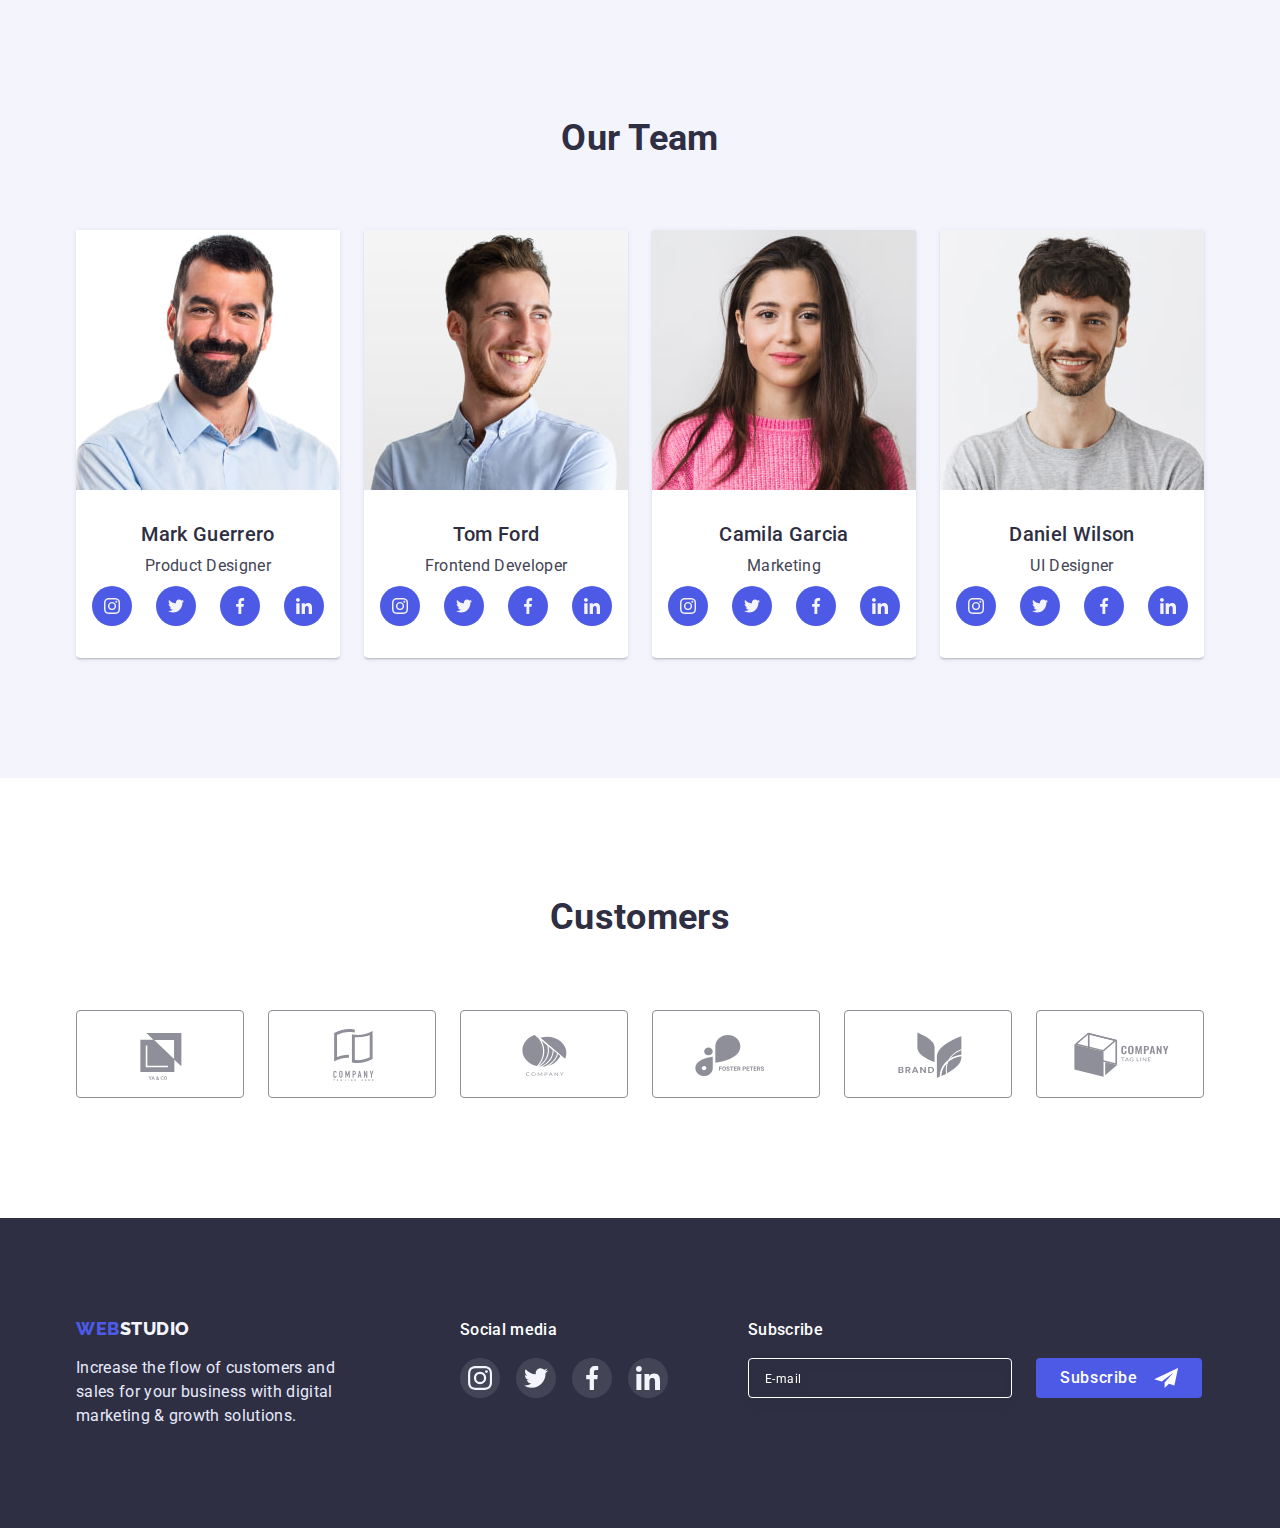
==== commit e212eb5a: "Add adaptive for hero, update: 2, 3, 4, 5" ====
--- a/index.html
+++ b/index.html
@@ -63,14 +63,17 @@
     </header> -->
     <main>
       <!-- Hero -->
-      <!-- <section class="hero">
+      <section class="hero">
         <div class="container">
-          <h1 class="hero-title">Effective Solutions for Your Business</h1>
+          <h1 class="hero-title">
+            Effective Solutions <span class="hero-title-sm">For</span> Your
+            Business
+          </h1>
           <button type="button" class="main-button" data-modal-open>
             Order Service
           </button>
         </div>
-      </section> -->
+      </section>
       <!-- Principles -->
       <section class="section principles">
         <div class="container">
@@ -138,7 +141,7 @@
       </section>
       <!-- Team -->
       <section class="section team">
-        <div class="container">
+        <div class="container container-sm">
           <h2 class="section-title">Our Team</h2>
           <ul class="team-list list">
             <li class="team-item">
@@ -334,7 +337,7 @@
       </section>
       <!-- Customers -->
       <section class="section customers">
-        <div class="container">
+        <div class="container container-sm">
           <h2 class="section-title">Customers</h2>
           <ul class="customers-list list">
             <li class="customers-item">
@@ -384,8 +387,8 @@
       </section>
     </main>
     <!-- Footer -->
-    <!-- <footer class="footer">
-      <div class="container footer-container">
+    <footer class="footer">
+      <div class="container footer-container container-sm">
         <div class="footer-content">
           <a href="./index.html" class="footer-logo link"
             ><span class="logo-accent">Web</span>Studio</a
@@ -450,6 +453,9 @@
         </form>
       </div>
     </footer>
+
+    <!-- Modal -->
+
     <div class="backdrop is-hidden" data-modal>
       <div class="modal">
         <button class="modal-button" data-modal-close>
@@ -511,6 +517,6 @@
       </div>
     </div>
 
-    <script src="./js/modal.js"></script> -->
+    <script src="./js/modal.js"></script>
   </body>
 </html>
--- a/css/styles.css
+++ b/css/styles.css
@@ -72,18 +72,18 @@
     letter-spacing: 0.04em;
     text-align: center;
 
-    cursor: pointer;
+    /* cursor: pointer; */
     box-shadow: 0px 4px 4px rgba(0, 0, 0, 0.15);
 
-    transition-property: background-color;
-    transition-duration: 250ms;
-    transition-timing-function: var(--transition-timing-function);
-}
-
-.main-button:hover,
+    /* transition-property: background-color;
+    transition-duration: 250ms;
+    transition-timing-function: var(--transition-timing-function); */
+}
+
+/* .main-button:hover,
 .main-button:focus {
     background-color: var(--active-color);
-}
+} */
 
 .visually-hidden {
     position: absolute;
@@ -221,8 +221,8 @@
 
 .hero {
     max-width: 1440px;
-    padding-bottom: 188px;
-    padding-top: 188px;
+    padding-bottom: 112px;
+    padding-top: 112px;
     margin-left: auto;
     margin-right: auto;
 
@@ -235,14 +235,14 @@
 }
 
 .hero-title {
-    max-width: 496px;
-    margin-bottom: 48px;
+    max-width: 320px;
+    margin-bottom: 72px;
     margin-right: auto;
     margin-left: auto;
 
     color: var(--primary-white-color);
     font-weight: 700;
-    font-size: 56px;
+    font-size: 36px;
     line-height: 1.1;
     text-align: center;
 
@@ -763,10 +763,13 @@
     left: 50%;
     transform: translate(-50%, -50%) scale(1);
 
-    min-width: 408px;
-    min-height: 576px;
+    /* min-width: 408px;
+    min-height: 586px; */
+    width: 90%;
+    min-height: 586px;
     border-radius: 4px;
-    padding: 24px;
+    /* padding: 24px; */
+    padding: 24px 16px;
 
     background: #FCFCFC;
 
@@ -786,22 +789,23 @@
     border-radius: 50%;
     margin-left: auto;
     margin-bottom: 24px;
+    right: 8px;
 
     background: var(--accent-color);
     color: var(--title-text-color);
 
-    cursor: pointer;
+    /* cursor: pointer;
 
     transition-property: background-color, color;
     transition-duration: 250ms;
-    transition-timing-function: var(--transition-timing-function);
-}
-
-.modal-button:hover,
+    transition-timing-function: var(--transition-timing-function); */
+}
+
+/* .modal-button:hover,
 .modal-button:focus {
     background-color: var(--active-color);
     color: var(--primary-white-color);
-}
+} */
 
 .modal-button-icon {
     position: absolute;
@@ -839,15 +843,15 @@
     opacity: 0.2;
     outline: none;
 
-    transition-property: border-color, opacity;
-    transition-duration: 250ms;
-    transition-timing-function: var(--transition-timing-function);
-}
-
-.form-input:focus {
+    /* transition-property: border-color, opacity;
+    transition-duration: 250ms;
+    transition-timing-function: var(--transition-timing-function); */
+}
+
+/* .form-input:focus {
     border-color: var(--active-color);
     opacity: 1;
-}
+} */
 
 .form-icon {
     position: absolute;
@@ -857,14 +861,14 @@
 
     fill: var(--dark-background-color);
 
-    transition-property: fill;
-    transition-duration: 250ms;
-    transition-timing-function: var(--transition-timing-function);
-}
-
-.form-input:focus+.form-icon {
+    /* transition-property: fill;
+    transition-duration: 250ms;
+    transition-timing-function: var(--transition-timing-function); */
+}
+
+/* .form-input:focus+.form-icon {
     fill: var(--active-color);
-}
+} */
 
 .form-input-comment {
     padding-left: 19px;
@@ -914,9 +918,9 @@
     outline: none;
     resize: none;
 
-    transition-property: border-color, opacity;
-    transition-duration: 250ms;
-    transition-timing-function: var(--transition-timing-function);
+    /* transition-property: border-color, opacity;
+    transition-duration: 250ms;
+    transition-timing-function: var(--transition-timing-function); */
 }
 
 .form-textarea::placeholder {
@@ -925,12 +929,12 @@
     letter-spacing: 0.04em;
     color: rgba(46, 47, 66, 0.4);
 
-    transition-property: color;
-    transition-duration: 250ms;
-    transition-timing-function: var(--transition-timing-function);
-}
-
-.form-textarea:focus {
+    /* transition-property: color;
+    transition-duration: 250ms;
+    transition-timing-function: var(--transition-timing-function); */
+}
+
+/* .form-textarea:focus {
     border-color: var(--active-color);
     opacity: 1;
 }
@@ -938,7 +942,7 @@
 .form-textarea:focus::placeholder {
     color: var(--active-color);
     opacity: 0.4;
-}
+} */
 
 .main-button-form {
     width: 169px;
--- a/css/mobile.css
+++ b/css/mobile.css
@@ -2,4 +2,9 @@
     .container {
         max-width: 412px;
     }
+
+    .modal {
+        min-width: 392px;
+        width: 0;
+    }
 }--- a/css/tablet.css
+++ b/css/tablet.css
@@ -3,6 +3,17 @@
         max-width: 760px;
         padding-left: 12px;
         padding-right: 12px;
+    }
+
+    .hero-title {
+        max-width: 496px;
+        margin-bottom: 36px;
+
+        font-size: 56px;
+    }
+
+    .hero-title-sm {
+        text-transform: lowercase;
     }
 
     .principles-list {
@@ -27,42 +38,33 @@
         width: calc((100% - 24px) / 2)
     }
 
-    .team-link-icon {
-        transition-property: background-color;
-        transition-duration: 250ms;
-        transition-timing-function: var(--transition-timing-function);
-    }
-
-    .team-link-icon:hover,
-    .team-link-icon:focus {
-        background-color: var(--active-color);
-    }
-
     .customers-list {
-        display: flex;
+        /* display: flex; */
         column-gap: 24px;
-        justify-content: center;
+        /* justify-content: center; */
     }
 
     .customers-item {
-        /* width: calc((100% - 48px) / 3); */
-        flex-basis: 168px;
-    }
-
-    .customers-link {
-        transition-property: color, border-color;
-        transition-duration: 250ms;
-        transition-timing-function: var(--transition-timing-function);
-    }
-
-    .customers-link:hover,
-    .customers-link:focus {
-        color: var(--active-color);
-        border-color: var(--active-color);
+        width: calc((100% - 48px) / 3);
     }
 
     .customers-icon {
         width: 104px;
     }
 
+    .modal {
+        min-width: 408px;
+        padding: 24px;
+    }
+
+    .modal-button {
+        right: 0px;
+    }
+
+}
+
+@media screen and (min-width: 768px) and (max-width: 1199px) {
+    .container-sm {
+        max-width: 576px;
+    }
 }--- a/css/desktop.css
+++ b/css/desktop.css
@@ -3,6 +3,28 @@
         max-width: 1158px;
         padding-left: 15px;
         padding-right: 15px;
+    }
+
+    .main-button {
+        cursor: pointer;
+        transition-property: background-color;
+        transition-duration: 250ms;
+        transition-timing-function: var(--transition-timing-function);
+    }
+
+
+    .main-button:hover,
+    .main-button:focus {
+        background-color: var(--active-color);
+    }
+
+    .hero {
+        padding-bottom: 188px;
+        padding-top: 188px;
+    }
+
+    .hero-title {
+        margin-bottom: 48px;
     }
 
     .customers,
@@ -43,13 +65,93 @@
         width: calc((100% - 72px) / 4)
     }
 
+    .team-link-icon {
+        transition-property: background-color;
+        transition-duration: 250ms;
+        transition-timing-function: var(--transition-timing-function);
+    }
+
+    .team-link-icon:hover,
+    .team-link-icon:focus {
+        background-color: var(--active-color);
+    }
+
     .customers-list {
-        display: flex;
-        gap: 24px;
+        /* display: flex; */
+        /* gap: 24px; */
     }
 
     .customers-item {
         width: calc((100% - 120px) / 6);
     }
 
+    .customers-link {
+        transition-property: color, border-color;
+        transition-duration: 250ms;
+        transition-timing-function: var(--transition-timing-function);
+    }
+
+    .customers-link:hover,
+    .customers-link:focus {
+        color: var(--active-color);
+        border-color: var(--active-color);
+    }
+
+    .modal-button {
+        cursor: pointer;
+
+        transition-property: background-color, color;
+        transition-duration: 250ms;
+        transition-timing-function: var(--transition-timing-function);
+    }
+
+    .modal-button:hover,
+    .modal-button:focus {
+        background-color: var(--active-color);
+        color: var(--primary-white-color);
+    }
+
+    .form-input {
+        transition-property: border-color, opacity;
+        transition-duration: 250ms;
+        transition-timing-function: var(--transition-timing-function);
+    }
+
+    .form-input:focus {
+        border-color: var(--active-color);
+        opacity: 1;
+    }
+
+    .form-icon {
+        transition-property: fill;
+        transition-duration: 250ms;
+        transition-timing-function: var(--transition-timing-function);
+    }
+
+    .form-input:focus+.form-icon {
+        fill: var(--active-color);
+    }
+
+    .form-textarea {
+        transition-property: border-color, opacity;
+        transition-duration: 250ms;
+        transition-timing-function: var(--transition-timing-function);
+    }
+
+    .form-textarea::placeholder {
+        transition-property: color;
+        transition-duration: 250ms;
+        transition-timing-function: var(--transition-timing-function);
+    }
+
+    .form-textarea:focus {
+        border-color: var(--active-color);
+        opacity: 1;
+    }
+
+    .form-textarea:focus::placeholder {
+        color: var(--active-color);
+        opacity: 0.4;
+    }
+
 }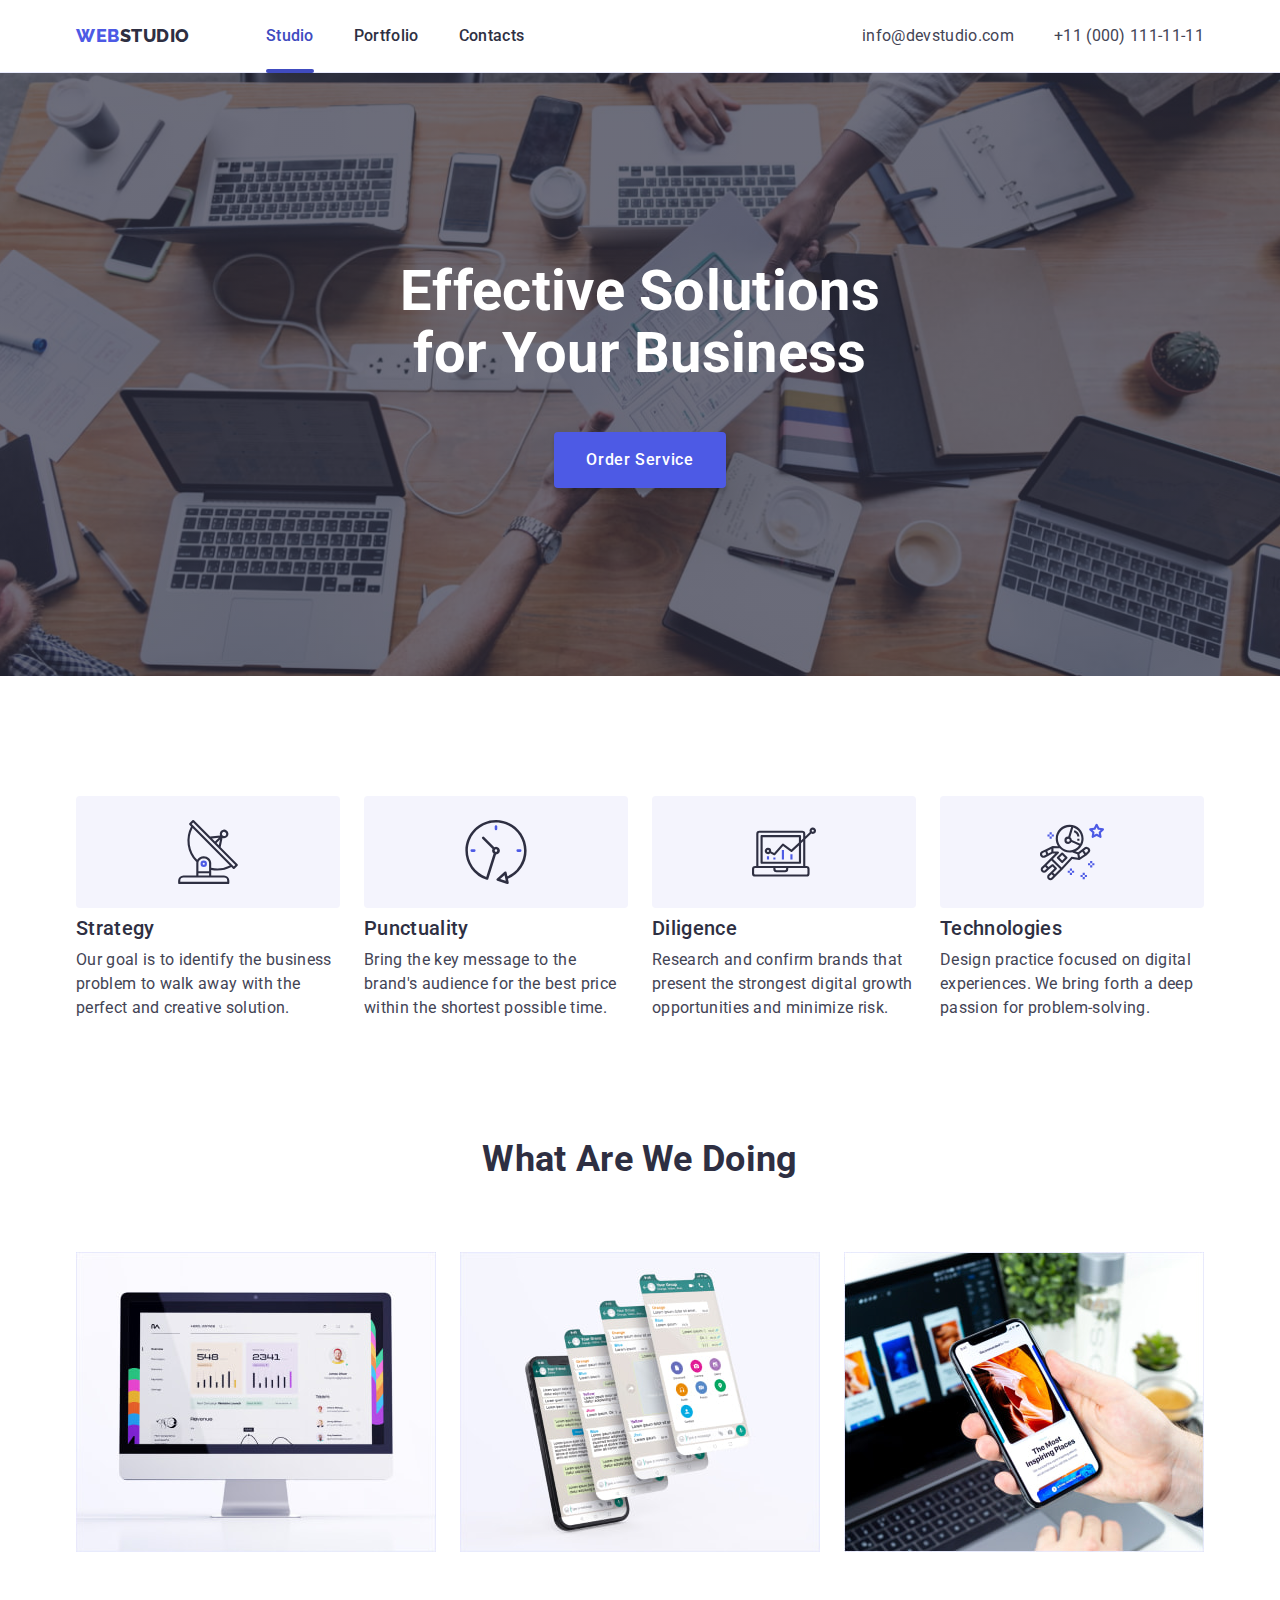
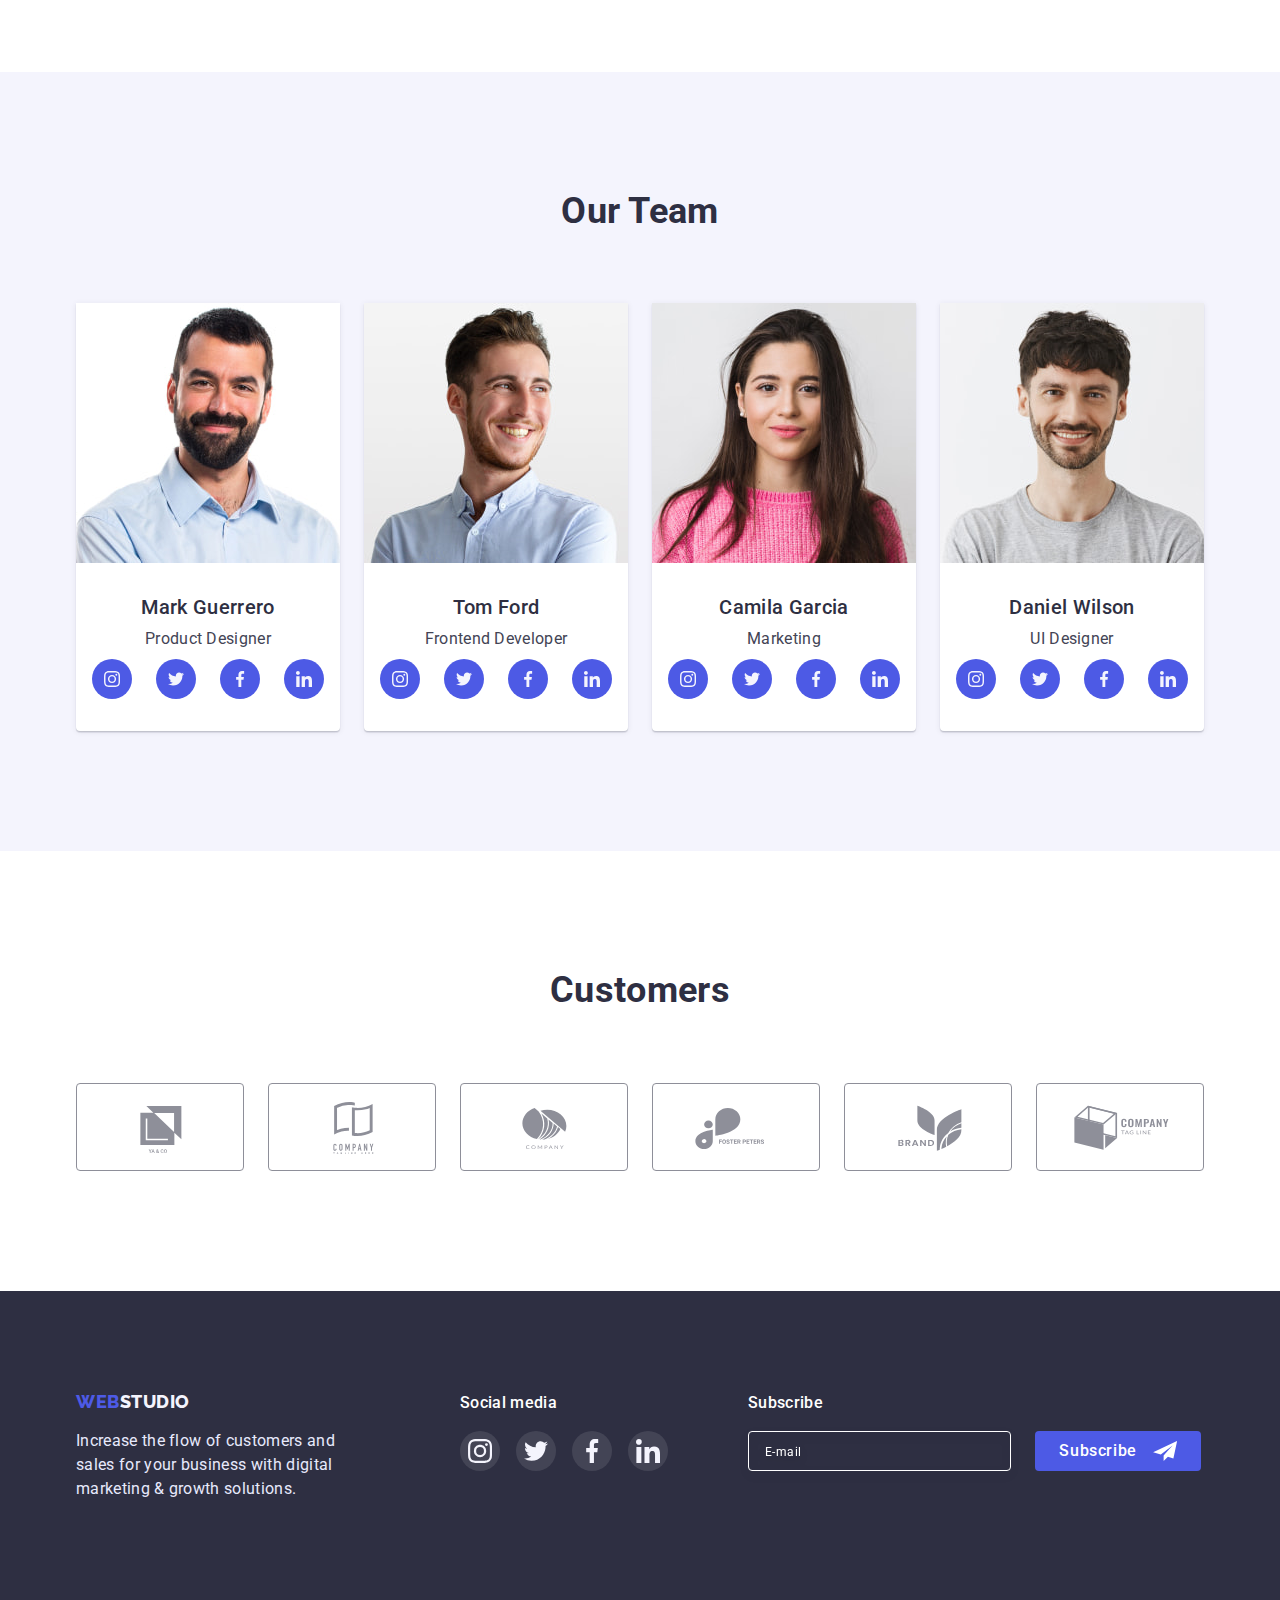
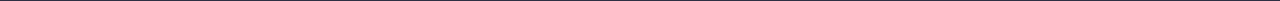
==== commit ce9a80a1: "Add adaptive for header" ====
--- a/index.html
+++ b/index.html
@@ -22,13 +22,15 @@
   </head>
   <body>
     <!-- Site header -->
-    <!-- <header class="header">
+    <header class="header">
       <div class="container main-nav">
+        <a href="./index.html" class="logo link"
+          ><span class="logo-accent">Web</span>Studio</a
+        >
         <nav class="site-nav">
-          <a href="./index.html" class="logo link"
+          <!-- <a href="./index.html" class="logo link"
             ><span class="logo-accent">Web</span>Studio</a
-          >
-
+          > -->
           <ul class="site-nav-list list">
             <li class="site-nav-item">
               <a href="./index.html" class="site-nav-link link current"
@@ -60,7 +62,7 @@
           </ul>
         </address>
       </div>
-    </header> -->
+    </header>
     <main>
       <!-- Hero -->
       <section class="hero">
--- a/css/styles.css
+++ b/css/styles.css
@@ -108,6 +108,7 @@
 
 .header {
     border-bottom: 1px solid var(--accent-color);
+
 }
 
 /* Logo */
@@ -115,7 +116,7 @@
 .logo {
     display: block;
     padding-top: 24px;
-    padding-bottom: 24px;
+    padding-bottom: 22px;
 
     color: var(--title-text-color);
     font-family: 'Raleway', sans-serif;
@@ -139,7 +140,8 @@
 }
 
 .site-nav {
-    display: flex;
+    display: none;
+
 
     align-items: center;
 }
@@ -189,7 +191,7 @@
 /* Contacts */
 
 .contacts {
-    display: flex;
+    display: none;
     margin-left: auto;
     align-items: center;
 }
@@ -236,6 +238,7 @@
 
 .hero-title {
     max-width: 320px;
+    width: 100%;
     margin-bottom: 72px;
     margin-right: auto;
     margin-left: auto;
@@ -583,25 +586,29 @@
 /* Footer */
 
 .footer {
-    padding-top: 100px;
-    padding-bottom: 100px;
+    padding-top: 96px;
+    padding-bottom: 96px;
 
     background-color: var(--dark-background-color);
 }
 
 .footer-container {
     display: flex;
-    align-items: baseline;
+    flex-direction: column;
+    align-items: center;
+    /* align-items: baseline; */
 }
 
 .footer-content {
     max-width: 264px;
-    margin-right: 120px;
+    margin-bottom: 72px;
+    /* margin-right: 120px; */
 }
 
 .footer-logo {
     display: block;
     margin-bottom: 16px;
+    text-align: center;
 
     color: var(--light-color);
     font-family: 'Raleway', sans-serif;
@@ -618,7 +625,9 @@
 
 .footer-social {
     max-width: 208px;
-    margin-right: 80px;
+    text-align: center;
+    margin-bottom: 72px;
+    /* margin-right: 80px; */
 }
 
 .footer-description-icon {
@@ -648,15 +657,15 @@
     align-items: center;
     justify-content: center;
 
-    transition-property: background-color;
-    transition-duration: 250ms;
-    transition-timing-function: var(--transition-timing-function);
-}
-
-.footer-link-icon:hover,
+    /* transition-property: background-color;
+    transition-duration: 250ms;
+    transition-timing-function: var(--transition-timing-function); */
+}
+
+/* .footer-link-icon:hover,
 .footer-link-icon:focus {
     background-color: var(--active-accent-color);
-}
+} */
 
 .footer-icon {
     width: 24px;
@@ -668,10 +677,14 @@
 .footer-form {
     display: flex;
     flex-direction: column;
+    width: 100%;
+    /* text-align: center; */
+    /* align-items: center; */
 }
 
 .footer-form-label {
     margin-bottom: 16px;
+    text-align: center;
 
     font-weight: 500;
     color: var(--primary-white-color);
@@ -679,24 +692,31 @@
 
 .footer-form-thumb {
     display: flex;
-    gap: 24px;
+    flex-direction: column;
+    align-items: center;
+    width: 100%;
+    gap: 16px;
 }
 
 .footer-form-input {
-    min-width: 264px;
+    width: 100%;
+    max-width: 398px;
+    /* min-width: 264px; */
     height: 40px;
     padding-left: 16px;
-    border: 1px solid var(--primary-white-color);
+    /* border: 1px solid var(--primary-white-color); */
+    border: 1px solid rgba(255, 255, 255, 0.3);
     border-radius: 4px;
     filter: drop-shadow(0px 4px 4px rgba(0, 0, 0, 0.15));
 
     background-color: transparent;
     color: var(--primary-white-color);
+    /* opacity: 0.3; */
     outline: none;
 
-    transition: border-color;
-    transition-duration: 250ms;
-    transition-timing-function: var(--transition-timing-function);
+    /* transition: border-color;
+    transition-duration: 250ms;
+    transition-timing-function: var(--transition-timing-function); */
 }
 
 .footer-form-input::placeholder {
@@ -704,19 +724,20 @@
     line-height: 2;
     letter-spacing: 0.04em;
     color: var(--primary-white-color);
-
-    transition: color;
-    transition-duration: 250ms;
-    transition-timing-function: var(--transition-timing-function);
-}
-
-.footer-form-input:focus {
+    opacity: 0.6;
+
+    /* transition: color;
+    transition-duration: 250ms;
+    transition-timing-function: var(--transition-timing-function); */
+}
+
+/* .footer-form-input:focus {
     border-color: var(--active-color);
 }
 
 .footer-form-input:focus::placeholder {
     color: var(--active-color);
-}
+} */
 
 .footer-form-button {
     display: flex;
--- a/css/tablet.css
+++ b/css/tablet.css
@@ -3,6 +3,20 @@
         max-width: 760px;
         padding-left: 12px;
         padding-right: 12px;
+    }
+
+    .logo {
+        padding-top: 24px;
+        padding-bottom: 24px;
+    }
+
+
+    .site-nav {
+        display: flex;
+    }
+
+    .contacts {
+        display: flex;
     }
 
     .hero-title {
@@ -52,6 +66,46 @@
         width: 104px;
     }
 
+    .footer-container {
+        /* display: flex; */
+        flex-wrap: wrap;
+        flex-direction: row;
+        align-items: baseline;
+    }
+
+    .footer-content {
+        /* max-width: 264px; */
+        margin-right: 24px;
+    }
+
+    .footer-logo {
+        text-align: left;
+    }
+
+
+    .footer-social {
+        /* max-width: 208px; */
+        text-align: left;
+        /* margin-right: 80px; */
+    }
+
+    /* .footer-form {
+        display: flex;
+    } */
+
+    .footer-form-label {
+        text-align: left;
+    }
+
+    .footer-form-thumb {
+        flex-direction: row;
+        gap: 24px;
+    }
+
+    .footer-form-input {
+        max-width: 264px;
+    }
+
     .modal {
         min-width: 408px;
         padding: 24px;
@@ -65,6 +119,6 @@
 
 @media screen and (min-width: 768px) and (max-width: 1199px) {
     .container-sm {
-        max-width: 576px;
+        max-width: 565px;
     }
 }--- a/css/desktop.css
+++ b/css/desktop.css
@@ -16,6 +16,111 @@
     .main-button:hover,
     .main-button:focus {
         background-color: var(--active-color);
+    }
+
+    .header {
+        border-bottom: 1px solid var(--accent-color);
+    }
+
+    .logo {
+        display: block;
+        padding-top: 24px;
+        padding-bottom: 24px;
+
+        color: var(--title-text-color);
+        font-family: 'Raleway', sans-serif;
+        font-weight: 800;
+        font-size: 18px;
+        line-height: 1.3;
+        letter-spacing: 0.03em;
+        text-transform: uppercase;
+    }
+
+    .logo-accent {
+        color: var(--brand-color);
+    }
+
+    .main-nav {
+        display: flex;
+
+        align-items: center;
+    }
+
+    .site-nav {
+        display: flex;
+
+        align-items: center;
+    }
+
+    .site-nav-list {
+        display: flex;
+        margin-left: 76px;
+        gap: 40px;
+    }
+
+    .site-nav-link {
+        position: relative;
+        display: block;
+        padding: 24px 0;
+
+        color: var(--title-text-color);
+        font-weight: 500;
+
+        transition-property: color;
+        transition-duration: 250ms;
+        transition-timing-function: var(--transition-timing-function);
+    }
+
+    .site-nav-link:hover,
+    .site-nav-link:focus {
+        color: var(--active-color)
+    }
+
+    .current {
+        color: var(--active-color);
+    }
+
+    .current::after {
+        position: absolute;
+        display: block;
+        content: "";
+        height: 4px;
+        width: 100%;
+        bottom: -1px;
+        left: 0;
+        border-radius: 2px;
+
+        background: var(--active-color);
+
+    }
+
+    .contacts {
+        display: flex;
+        margin-left: auto;
+        align-items: center;
+    }
+
+    .contacts-list {
+        display: flex;
+        gap: 40px;
+    }
+
+    .contacts-link {
+        display: block;
+        padding-top: 24px;
+        padding-bottom: 24px;
+
+        color: var(--primary-text-color);
+        font-style: normal;
+
+        transition-property: color;
+        transition-duration: 250ms;
+        transition-timing-function: var(--transition-timing-function);
+    }
+
+    .contacts-link:hover,
+    .contacts-link:focus {
+        color: var(--active-color);
     }
 
     .hero {
@@ -97,6 +202,98 @@
         border-color: var(--active-color);
     }
 
+
+
+
+    .footer {
+        padding-top: 100px;
+        padding-bottom: 100px;
+    }
+
+    .footer-container {
+        /* display: flex; */
+        /* flex-wrap: wrap;
+        align-items: baseline; */
+    }
+
+    .footer-content {
+        /* max-width: 264px; */
+        margin-right: 120px;
+        margin-bottom: 0px;
+    }
+
+    .footer-social {
+        margin-right: 80px;
+        margin-bottom: 0px;
+    }
+
+    .footer-link-icon {
+        transition-property: background-color;
+        transition-duration: 250ms;
+        transition-timing-function: var(--transition-timing-function);
+    }
+
+    .footer-link-icon:hover,
+    .footer-link-icon:focus {
+        background-color: var(--active-accent-color);
+    }
+
+    .footer-form {
+        /* display: flex;
+        flex-direction: column; */
+        max-width: 453px;
+    }
+
+    /* .footer-form-label {
+        margin-bottom: 16px;
+
+        font-weight: 500;
+        color: var(--primary-white-color);
+    } */
+
+    .footer-form-thumb {
+        /* display: flex; */
+        /* gap: 24px; */
+    }
+
+    .footer-form-input {
+        /* max-width: 264px; */
+        height: 40px;
+        border: 1px solid var(--primary-white-color);
+
+        transition: border-color;
+        transition-duration: 250ms;
+        transition-timing-function: var(--transition-timing-function);
+    }
+
+    .footer-form-input::placeholder {
+        opacity: 1;
+        /* font-size: 12px;
+        line-height: 2;
+        letter-spacing: 0.04em;
+        color: var(--primary-white-color); */
+
+        transition: color;
+        transition-duration: 250ms;
+        transition-timing-function: var(--transition-timing-function);
+    }
+
+    .footer-form-input:focus {
+        border-color: var(--active-color);
+    }
+
+    .footer-form-input:focus::placeholder {
+        color: var(--active-color);
+    }
+
+    /* .footer-form-button {
+        display: flex;
+        align-items: center;
+        gap: 16px;
+        padding: 8px 24px;
+        box-shadow: none;
+    } */
+
     .modal-button {
         cursor: pointer;
 
